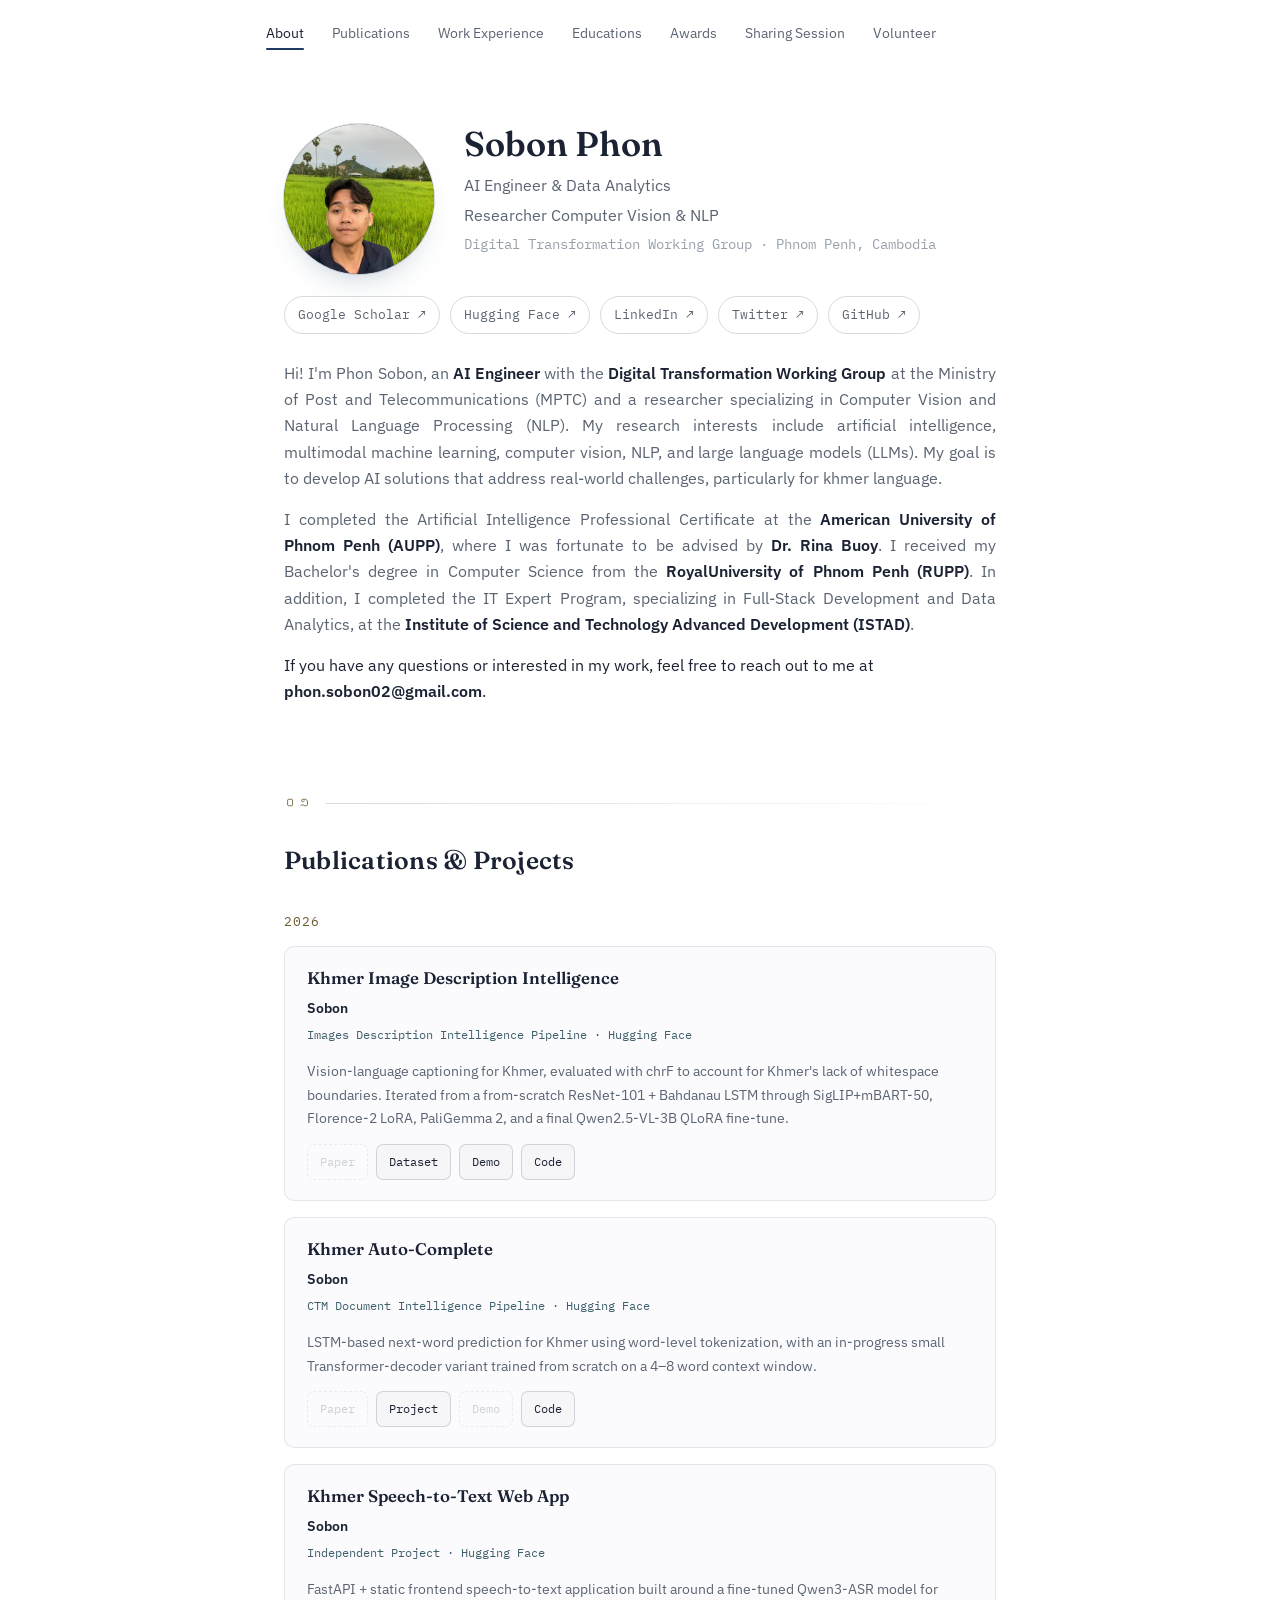
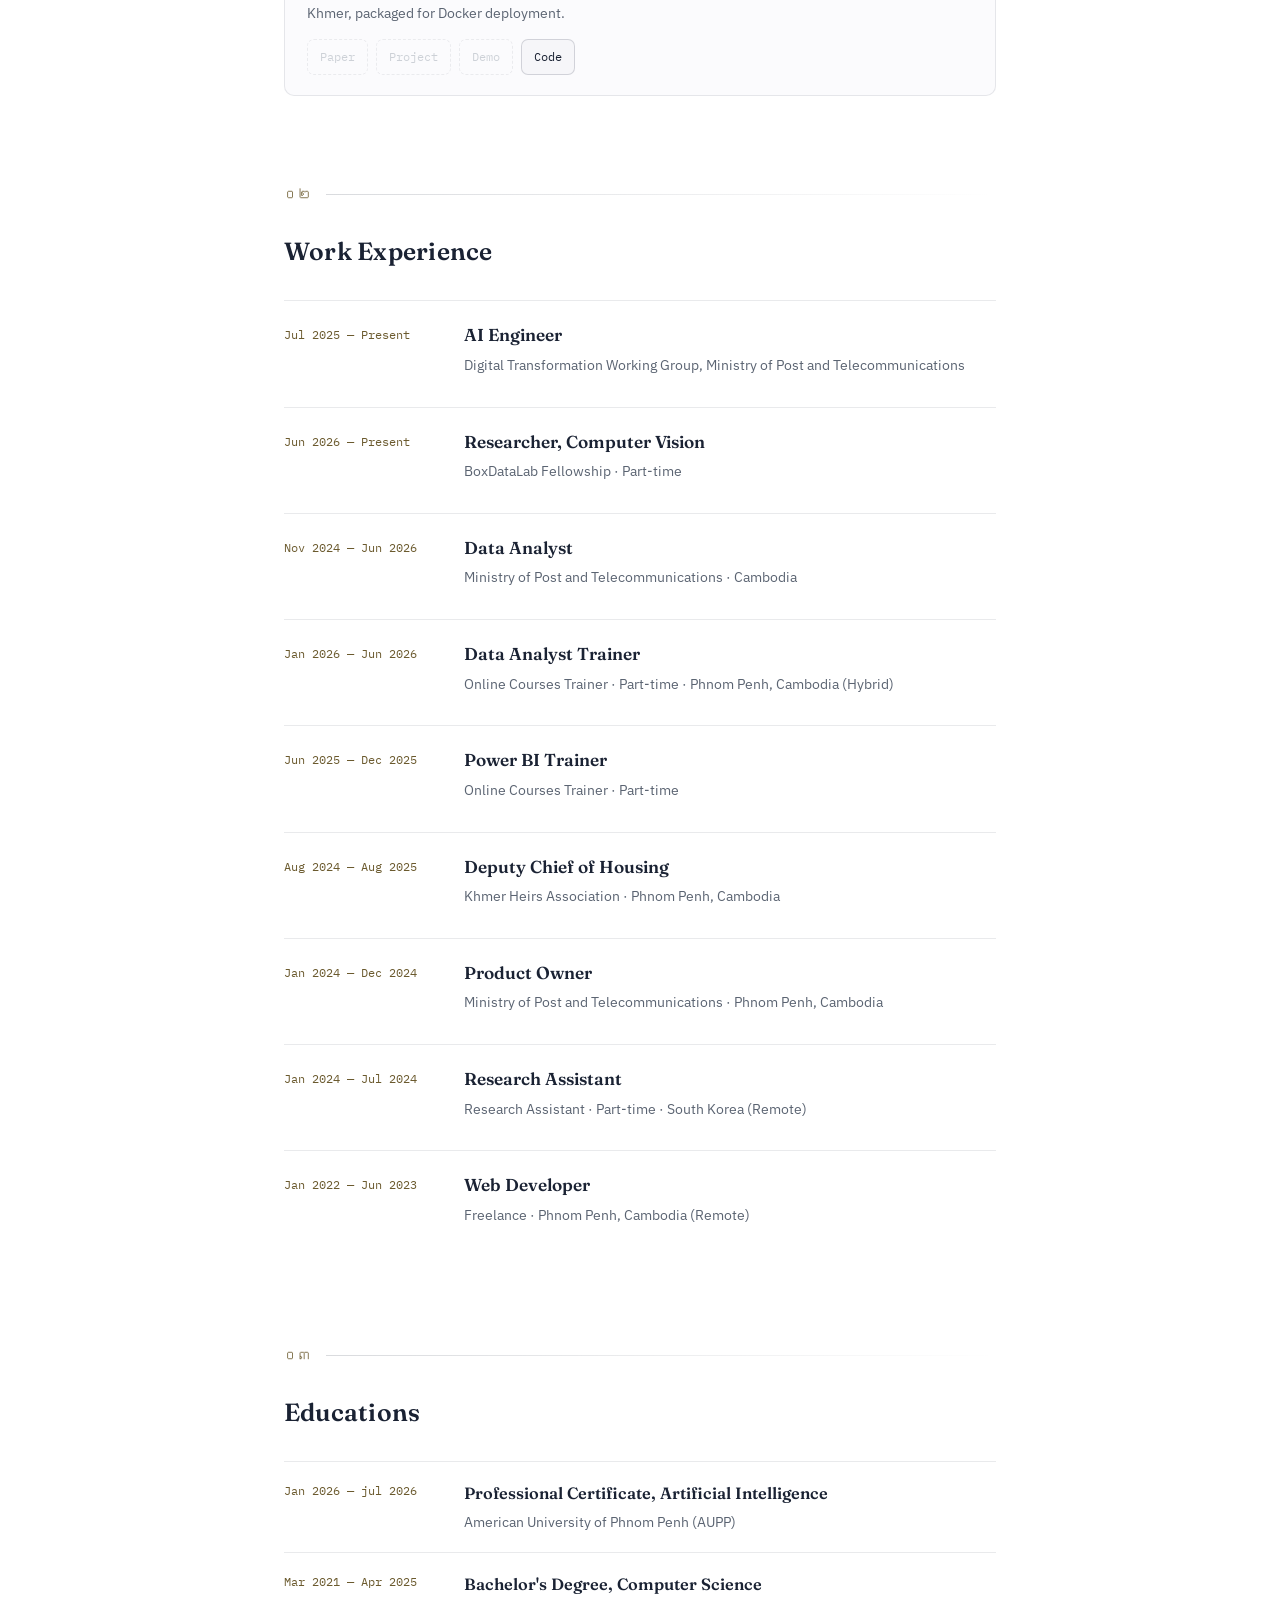
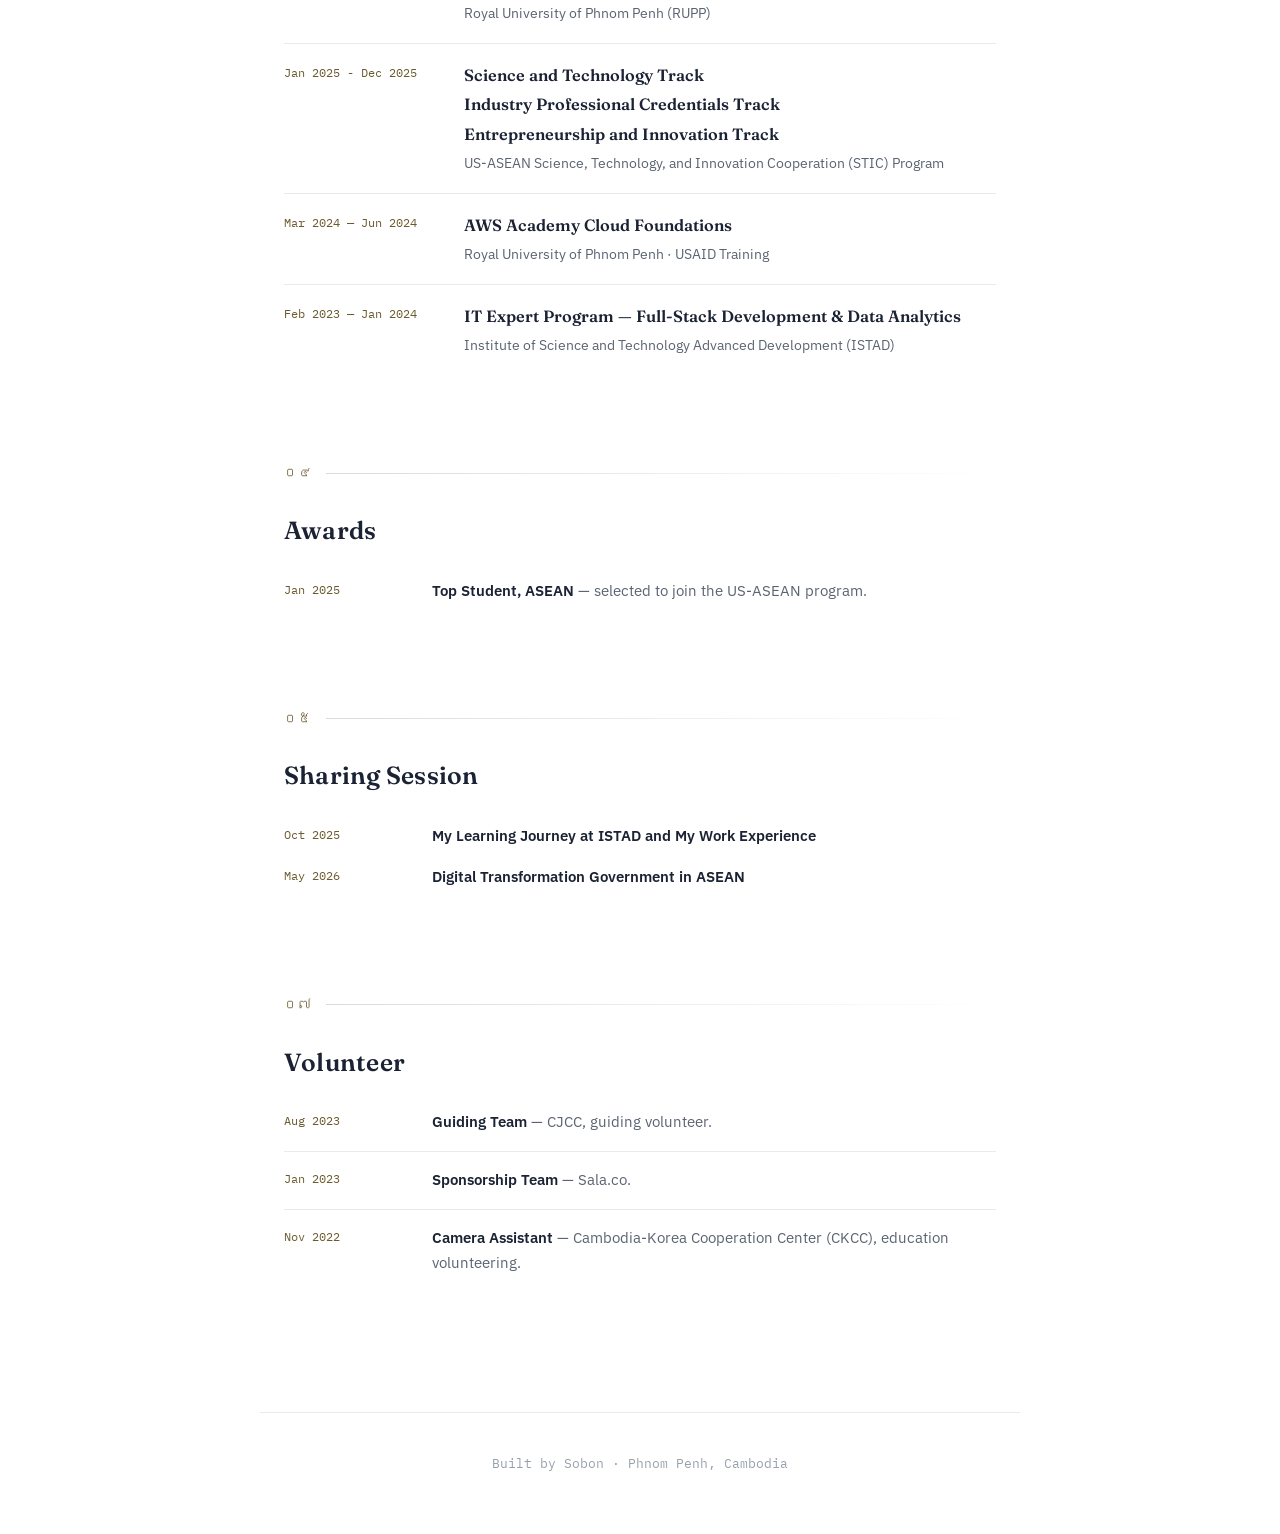
==== index.html @ 8ba945be "fix:Change position" ====
<!DOCTYPE html>
<html lang="en">
<head>
<meta charset="UTF-8">
<meta name="viewport" content="width=device-width, initial-scale=1.0">
<!-- Open Graph / social share preview -->
<meta property="og:type" content="website">
<meta property="og:title" content="Sobon Phon — AI Engineer & Researcher">
<meta property="og:description" content="AI/NLP engineer building Khmer language technology for Cambodia's Digital Transformation Working Group. Researcher in Computer Vision and NLP.">
<meta property="og:image" content="https://phonsobon.github.io/assets/3.jpg">
<meta property="og:url" content="https://phonsobon.github.io/">
<meta property="og:site_name" content="Sobon Phon">

<!-- Twitter Card -->
<meta name="twitter:card" content="summary_large_image">
<meta name="twitter:title" content="Sobon Phon — AI Engineer & Researcher">
<meta name="twitter:description" content="AI/NLP engineer building Khmer language technology for Cambodia's Digital Transformation Working Group. Researcher in Computer Vision and NLP.">
<meta name="twitter:image" content="https://phonsobon.github.io/assets/3.jpg">
<meta name="twitter:site" content="@sobonphon">

<link rel="preconnect" href="https://fonts.googleapis.com">
<link rel="preconnect" href="https://fonts.gstatic.com" crossorigin>
<link href="https://fonts.googleapis.com/css2?family=Fraunces:opsz,wght@9..144,400;9..144,500;9..144,600;9..144,700&family=IBM+Plex+Sans:wght@400;500;600&family=IBM+Plex+Mono:wght@400;500&display=swap" rel="stylesheet">

<link rel="stylesheet" href="style.css">
</head>
<body>

<header class="nav" id="siteNav">
  <div class="nav-inner">
    <button class="nav-toggle" id="navToggle" aria-label="Toggle menu" aria-expanded="false">
      <svg width="18" height="18" viewBox="0 0 18 18" fill="none"><path d="M2 4H16M2 9H16M2 14H16" stroke="currentColor" stroke-width="1.6" stroke-linecap="round"/></svg>
    </button>
    <nav class="links" id="navLinks">
      <a href="#about">About</a>
      <a href="#publications">Publications</a>
      <a href="#experience">Work Experience</a>
      <a href="#education">Educations</a>
      <a href="#awards">Awards</a>
      <a href="#sharing">Sharing Session</a>
      <!-- <a href="#teaching">Teaching</a> -->
      <a href="#volunteer">Volunteer</a>
    </nav>
  </div>
</header>

<main>
  <!-- ABOUT -->
  <section id="about">
    <div class="hero">
      <div class="avatar">
        <img src="assets\3.jpg" alt="Sobon" width="120" height="120">
      </div>
      <div class="hero-text">
        <h1>Sobon Phon</h1>
        <div class="role">AI Engineer & Data Analytics</div>
        <div class="role">Researcher Computer Vision & NLP</div>
        <div class="loc">Digital Transformation Working Group · Phnom Penh, Cambodia</div>
      </div>
    </div>
    <div class="hero-links">
      <a href="https://scholar.google.com/citations?user=J-N1yBgAAAAJ&hl=en" target="_blank" rel="noopener">Google Scholar ↗</a>
      <a href="https://huggingface.co/phonsobon" target="_blank" rel="noopener">Hugging Face ↗</a>
      <a href="https://www.linkedin.com/in/sobon-phon-619a14264/" target="_blank" rel="noopener">LinkedIn ↗</a>
      <a href="https://x.com/sobonphon" target="_blank" rel="noopener">Twitter ↗</a>
      <a href="https://github.com/phonsobon" target="_blank" rel="noopener">GitHub ↗</a>
    </div>

    <div class="bio">
      <p>Hi! I'm Phon Sobon, an <strong>AI Engineer</strong> with the <strong>Digital Transformation Working Group</strong> at the Ministry of Post and Telecommunications (MPTC) and a researcher specializing in Computer Vision and Natural Language Processing (NLP). My research interests include artificial intelligence, multimodal machine learning, computer vision, NLP, and large language models (LLMs). My goal is to develop AI solutions that address real-world challenges, particularly for khmer language.</p>
      <p>I completed the Artificial Intelligence Professional Certificate at the <strong>American University of Phnom Penh  (AUPP)</strong>, where I was fortunate to be advised by<a href="https://www.rinabuoy.com/" target="_blank" rel="noopener"><strong class="dr"> Dr. Rina Buoy</strong></a>. I received my Bachelor's degree in Computer Science from the <strong>RoyalUniversity of Phnom Penh (RUPP)</strong>. In addition, I completed the IT Expert Program, specializing in Full-Stack Development and Data Analytics, at the <strong>Institute of Science and Technology Advanced Development (ISTAD)</strong>.</p>
      <p></p>If you have any questions or interested in my work, feel free to reach out to me at <strong>phon.sobon02@gmail.com</strong>.</p>
    </div>
  </section>
  <!-- PUBLICATIONS -->
  <section id="publications">
    <div class="eyebrow"><span class="num">០១</span><span class="rule"></span></div>
    <h2 class="section-title" style="margin-bottom:28px;">Publications & Projects</h2>
    <div class="pub-year">2026</div>
    <div class="pub-card">
      <h3>Khmer Image Description Intelligence</h3>
      <div class="pub-authors"><span class="me">Sobon</span></div>
      <div class="pub-venue">Images Description Intelligence Pipeline · Hugging Face</div>
      <p class="pub-desc">Vision‑language captioning for Khmer, evaluated with chrF to account for Khmer's lack of whitespace boundaries. Iterated from a from‑scratch ResNet‑101 + Bahdanau LSTM through SigLIP+mBART‑50, Florence‑2 LoRA, PaliGemma 2, and a final Qwen2.5‑VL‑3B QLoRA fine‑tune.</p>
      <div class="pub-links">
        <span class="disabled">Paper</span>
        <a href="https://huggingface.co/datasets/phonsobon/khmer_images_captioning_v2" target="_blank" rel="noopener">Dataset</a>
        <a href="https://huggingface.co/spaces/phonsobon/khimgcap" target="_blank" rel="noopener">Demo</a>
        <a href="https://huggingface.co/phonsobon/qwen2.5-vl-3b-khmer-captioning-lora" target="_blank" rel="noopener">Code</a>
      </div>
    </div>
    <div class="pub-card">
      <h3>Khmer Auto‑Complete</h3>
      <div class="pub-authors"><span class="me">Sobon</span></div>
      <div class="pub-venue">CTM Document Intelligence Pipeline · Hugging Face</div>
      <p class="pub-desc">LSTM‑based next‑word prediction for Khmer using word‑level tokenization, with an in‑progress small Transformer‑decoder variant trained from scratch on a 4–8 word context window.</p>
      <div class="pub-links">
        <span class="disabled">Paper</span>
        <a href="https://huggingface.co/datasets/phonsobon/khmer_auto_complete" target="_blank" rel="noopener">Project</a>
        <span class="disabled">Demo</span>
        <a href="https://huggingface.co/phonsobon/khmer_auto_completed" target="_blank" rel="noopener">Code</a>
      </div>
    </div>

    <div class="pub-card">
      <h3>Khmer Speech‑to‑Text Web App</h3>
      <div class="pub-authors"><span class="me">Sobon</span></div>
      <div class="pub-venue">Independent Project · Hugging Face</div>
      <p class="pub-desc">FastAPI + static frontend speech‑to‑text application built around a fine‑tuned Qwen3‑ASR model for Khmer, packaged for Docker deployment.</p>
      <div class="pub-links">
        <span class="disabled">Paper</span>
        <span class="disabled">Project</span>
        <span class="disabled">Demo</span>
        <a href="https://huggingface.co/phonsobon/khmer-speech-to-text" target="_blank" rel="noopener">Code</a>
      </div>
    </div>
  </section>
  <!-- WORK EXPERIENCE -->
<section id="experience">
  <div class="eyebrow"><span class="num">០២</span><span class="rule"></span></div>
  <h2 class="section-title" style="margin-bottom:28px;">Work Experience</h2>

  <div class="job">
    <time>Jul 2025 — Present</time>
    <div>
      <h3>AI Engineer</h3>
      <div class="org">Digital Transformation Working Group, Ministry of Post and Telecommunications</div>
      <!-- <ul>
        <li>Khmer ASR — developed a speech-to-text system for Khmer using deep learning techniques.</li>
        <li>khmer Tag recommendations — developed a tag recommendation system for Khmer text using natural language processing techniques.</li>
        <li>Khmer Text Summarization — developed a text summarization system for Khmer text government documents using natural language processing techniques.</li>
        <li>KhmerOCR — trained text detection and text recognition models, annotated datasets</li>
        <li>Document Search (Using RAG) — built a search system with PGvector,ChromaDB,LLM, FastAPI and React JS, using similarity-based search algorithms.</li>
      </ul> -->
    </div>
  </div>
  <div class="job">
    <time>Jun 2026 — Present</time>
    <div>
      <h3>Researcher, Computer Vision</h3>
      <div class="org">BoxDataLab Fellowship · Part-time </div>
      <!-- <ul>
        <li>Conducting research in computer vision, focusing on image classification and object detection.</li>
        <li>Developing and implementing computer vision algorithms for various applications.</li>
        <li>Collaborating with other researchers and engineers to advance the field of computer vision.</li>
      </ul> -->
    </div>
  </div>
  <div class="job">
    <time>Nov 2024 — Jun 2026</time>
    <div>
      <h3>Data Analyst</h3>
      <div class="org">Ministry of Post and Telecommunications · Cambodia</div>
      <!-- <ul>
        <li>Set up data infrastructure and designed database architecture across MongoDB and MySQL, including documentation for data requests.</li>
        <li>Led data collection and data cleaning pipelines on AWS.</li>
        <li>Performed exploratory data analysis (EDA) and built visualizations with Power BI and Apache Superset.</li>
        <li>Authored analysis reports and presentation decks for stakeholders.</li>
      </ul> -->
    </div>
  </div>
  <div class="job">
    <time>Jan 2026 — Jun 2026</time>
    <div>
      <h3>Data Analyst Trainer</h3>
      <div class="org">Online Courses Trainer · Part-time · Phnom Penh, Cambodia (Hybrid)</div>
      <!-- <ul>
        <li>Taught statistical and exploratory data analysis to online course cohorts.</li>
        <li>statistic analysis and probability theory.</li>
        <li>Excel skills for data analysis and reporting.</li>
        <li>Guided students in data collection, cleaning, and visualization using Python and Power BI.</li>
        <li>Written reports and documentation for data analysis projects.</li>
      </ul> -->
    </div>
  </div>

  <div class="job">
    <time>Jun 2025 — Dec 2025</time>
    <div>
      <h3>Power BI Trainer</h3>
      <div class="org">Online Courses Trainer · Part-time</div>
      <!-- <ul>
        <li>Trained students in data collection, cleaning, and dashboard building with Power BI, guiding hands-on student capstone projects.</li>
      </ul> -->
    </div>
  </div>


  <div class="job">
    <time>Aug 2024 — Aug 2025</time>
    <div>
      <h3>Deputy Chief of Housing</h3>
      <div class="org">Khmer Heirs Association · Phnom Penh, Cambodia </div>
      <!-- <ul>
        <li>Supported daily operations and managed housing resources for the association.</li>
        <li>Led project management efforts and demonstrated leadership across teams.</li>
        <li>Taught English and managed education programs for members.</li>
        <li>Trained members as a data analyst specialist, focused on Power BI.</li>
      </ul> -->
    </div>
  </div>

  <div class="job">
    <time>Jan 2024 — Dec 2024</time>
    <div>
      <h3>Product Owner</h3>
      <div class="org">Ministry of Post and Telecommunications · Phnom Penh, Cambodia</div>
      <!-- <ul>
        <li>Planned projects and gathered business requirements through process studies with stakeholders.</li>
        <li>Demonstrated systems to university stakeholders and prepared business process and mapping documentation.</li>
        <li>Coordinated data migration and UAT support, including training and sign-off documentation.</li>
        <li>Served as project coordinator between developers, clients, and university stakeholders.</li>
        <li>Delivered product training and authored ongoing project status reports.</li>
      </ul> -->
    </div>
  </div>

  <div class="job">
    <time>Jan 2024 — Jul 2024</time>
    <div>
      <h3>Research Assistant</h3>
      <div class="org">Research Assistant · Part-time · South Korea (Remote)</div>
      <!-- <ul>
        <li>Supported a machine learning research project through remote data collection and analysis.</li>
      </ul> -->
    </div>
  </div>

  <div class="job">
    <time>Jan 2022 — Jun 2023</time>
    <div>
      <h3>Web Developer</h3>
      <div class="org">Freelance · Phnom Penh, Cambodia (Remote)</div>
      <!-- <ul>
        <li>Delivered freelance web applications as a Java and Next.js developer.</li>
      </ul> -->
    </div>
  </div>
</section>


  <!-- EDUCATION -->
<section id="education">
  <div class="eyebrow"><span class="num">០៣</span><span class="rule"></span></div>
  <h2 class="section-title" style="margin-bottom:28px;">Educations</h2>

  <div class="edu-item">
    <time>Jan 2026 — jul 2026</time>
    <div>
      <h3>Professional Certificate, Artificial Intelligence</h3>
      <div class="org">American University of Phnom Penh (AUPP)</div>
    </div>
  </div>
  <div class="edu-item">
    <time>Mar 2021 — Apr 2025</time>
    <div>
      <h3>Bachelor's Degree, Computer Science</h3>
      <div class="org">Royal University of Phnom Penh (RUPP)</div>
    </div>
  </div>
  <div class="edu-item">
    <time>Jan 2025 - Dec 2025</time>
    <div>
      <h3>Science and Technology Track</h3>
      <h3>Industry Professional Credentials Track</h3>
      <h3>Entrepreneurship and Innovation Track</h3>
      <div class="org"> US-ASEAN Science, Technology, and Innovation Cooperation (STIC) Program</div>
    </div>
  </div>

  <div class="edu-item">
    <time>Mar 2024 — Jun 2024</time>
    <div>
      <h3>AWS Academy Cloud Foundations</h3>
      <div class="org">Royal University of Phnom Penh · USAID Training</div>
    </div>
  </div>

  <div class="edu-item">
    <time>Feb 2023 — Jan 2024</time>
    <div>
      <h3>IT Expert Program — Full-Stack Development &amp; Data Analytics</h3>
      <div class="org">Institute of Science and Technology Advanced Development (ISTAD)</div>
    </div>
  </div>

</section>

  <!-- AWARDS -->
<section id="awards">
  <div class="eyebrow"><span class="num">០៤</span><span class="rule"></span></div>
  <h2 class="section-title" style="margin-bottom:28px;">Awards</h2>

  <ul class="simple-list">
    <li>
      <time>Jan 2025</time>
      <div>
        <strong>Top Student, ASEAN</strong> — selected to join the US-ASEAN program.
      </div>
    </li>
  </ul>
</section>

  <!-- SHARING SESSION -->
 <section id="sharing">
  <div class="eyebrow"><span class="num">០៥</span><span class="rule"></span></div>
  <h2 class="section-title" style="margin-bottom:28px;">Sharing Session</h2>

  <ul class="simple-list">
    <li>
      <time>Oct 2025</time>
      <div>
        <strong>My Learning Journey at ISTAD and My Work Experience</strong>
      </div>
    </li>
  </ul>
   <ul class="simple-list">
    <li>
      <time>May 2026</time>
      <div>
        <strong>Digital Transformation Government in ASEAN</strong>
      </div>
    </li>
  </ul>
</section>

  <!-- TEACHING
  <section id="teaching">
    <div class="eyebrow"><span class="num">០៦</span><span class="rule"></span></div>
    <h2 class="section-title" style="margin-bottom:28px;">Teaching</h2>

    <ul class="simple-list">
      <li>
        <time>Add term</time>
        <div>
          <strong>Course name goes here</strong> — role, institution.
          <div class="placeholder-tag">Example — replace with your teaching experience</div>
        </div>
      </li>
    </ul>
  </section> -->

  <!-- VOLUNTEER -->
 <section id="volunteer">
  <div class="eyebrow"><span class="num">០៧</span><span class="rule"></span></div>
  <h2 class="section-title" style="margin-bottom:28px;">Volunteer</h2>

  <ul class="simple-list">
    <li>
      <time>Aug 2023</time>
      <div>
        <strong>Guiding Team</strong> — CJCC, guiding volunteer.
      </div>
    </li>
    <li>
      <time>Jan 2023</time>
      <div>
        <strong>Sponsorship Team</strong> — Sala.co.
      </div>
    </li>
    <li>
      <time>Nov 2022</time>
      <div>
        <strong>Camera Assistant</strong> — Cambodia-Korea Cooperation Center (CKCC), education volunteering.
      </div>
    </li>
  </ul>
</section>

</main>

<footer>
  Built by Sobon · Phnom Penh, Cambodia
</footer>

<script src="script.js"></script>

</body>
</html>
---- style.css ----
:root{
    --bg: #ffffff;
    --bg-elevated: #f6f7f9;
    --bg-card: #fbfbfd;
    --ink: #1a2233;
    --ink-dim: #5b6472;
    --ink-faint: #97a0ab;
    --line: rgba(20,30,50,0.09);
    --line-strong: rgba(20,30,50,0.16);
    --accent: #1e3a5f;       /* academic navy */
    --accent-soft: rgba(30,58,95,0.07);
    --gold: #6b5a2e;         /* muted bronze, for small labels */
    --teal: #3f5f6b;         /* muted slate teal, for venue meta */
    --radius: 10px;
    --maxw: 760px;
    --nav-h: 68px;
  }

  *{ box-sizing: border-box; }
  html{ scroll-behavior: smooth; scroll-padding-top: calc(var(--nav-h) + 18px); }

  body{
    margin:0;
    background: var(--bg);
    color: var(--ink);
    font-family: "IBM Plex Sans", sans-serif;
    font-size: 16px;
    line-height: 1.65;
    -webkit-font-smoothing: antialiased;
  }

  a{ color: inherit; text-decoration: none; }
  h1,h2,h3,h4{ font-family: "Fraunces", serif; font-weight: 600; margin:0; }
  ::selection{ background: var(--accent); color: #ffffff; }

  :focus-visible{
    outline: 2px solid var(--gold);
    outline-offset: 3px;
    border-radius: 4px;
  }

  /* ---------- NAV ---------- */
  header.nav{
    position: fixed;
    top:0; left:0; right:0;
    height: var(--nav-h);
    z-index: 100;
    display:flex;
    align-items:center;
    background: rgba(255,255,255,0.72);
    backdrop-filter: blur(14px) saturate(140%);
    -webkit-backdrop-filter: blur(14px) saturate(140%);
    border-bottom: 1px solid transparent;
    transition: border-color .35s ease, background .35s ease, box-shadow .35s ease;
  }
  header.nav.scrolled{
    background: rgba(255,255,255,0.92);
    border-bottom-color: var(--line);
    box-shadow: 0 8px 24px -18px rgba(20,30,50,0.25);
  }
  .nav-inner{
    width:100%;
    max-width: 820px;
    margin:0 auto;
    padding: 0 24px;
    display:flex;
    align-items:center;
    justify-content:space-between;
    gap: 24px;
  }
  .brand{
    display:flex;
    align-items:baseline;
    gap:8px;
    font-family:"Fraunces", serif;
    font-weight:700;
    font-size: 1.05rem;
    letter-spacing: 0.01em;
    white-space:nowrap;
  }
  .brand .khmer-mark{
    font-family:"IBM Plex Sans", sans-serif;
    font-size: 0.68rem;
    color: var(--gold);
    letter-spacing: 0.14em;
    text-transform:uppercase;
  }
  nav.links{
    display:flex;
    gap: 4px;
    align-items:center;
  }
  nav.links a{
    position:relative;
    font-size: 0.86rem;
    padding: 8px 12px;
    color: var(--ink-dim);
    border-radius: 6px;
    transition: color .2s ease, background .2s ease;
    white-space:nowrap;
  }
  nav.links a:hover{ color: var(--ink); background: rgba(20,30,50,0.04); }
  nav.links a.active{ color: var(--ink); }
  nav.links a.active::after{
    content:"";
    position:absolute;
    left:12px; right:12px; bottom:3px;
    height:2px;
    background: var(--accent);
    border-radius: 2px;
  }

  .nav-toggle{
    display:none;
    background:none;
    border:1px solid var(--line-strong);
    border-radius:8px;
    width:40px; height:40px;
    color: var(--ink);
    cursor:pointer;
    align-items:center;
    justify-content:center;
  }

  /* ---------- LAYOUT ---------- */
  main{
    position:relative;
    z-index:1;
    max-width: var(--maxw);
    margin: 0 auto;
    padding: calc(var(--nav-h) + 56px) 24px 120px;
  }

  section{ scroll-margin-top: calc(var(--nav-h) + 18px); }
  section + section{ margin-top: 88px; }

  .eyebrow{
    display:flex;
    align-items:center;
    gap: 14px;
    margin-bottom: 26px;
  }
  .eyebrow .num{
    font-family:"IBM Plex Mono", monospace;
    font-size: 0.82rem;
    color: var(--gold);
    letter-spacing: 0.06em;
  }
  .eyebrow .rule{
    flex:1;
    height:1px;
    background: linear-gradient(90deg, var(--line-strong), transparent);
  }
  h2.section-title{
    font-size: 1.55rem;
    letter-spacing: 0.01em;
  }

  /* ---------- HERO ---------- */
  .hero{
    display:flex;
    gap: 30px;
    align-items:flex-start;
    margin-bottom: 8px;
  }
  .avatar{
    flex: 0 0 auto;
    width: 150px; height: 150px;
    border-radius: 50%;
    overflow: hidden;
    background: linear-gradient(155deg, var(--accent), #3a5a82);
    display:flex;
    align-items:center;
    justify-content:center;
    font-family:"Fraunces", serif;
    font-weight:700;
    font-size: 2.1rem;
    color: #ffffff;
    box-shadow: 0 0 0 1px var(--line-strong), 0 16px 32px -18px rgba(30,58,95,0.35);
  }
  .avatar img{
    width: 100%;
    height: 100%;
    object-fit: cover;
    object-position: center;
    display: block;
  }
  .hero-text h1{
    font-size: 2.15rem;
    line-height:1.15;
    margin-bottom:8px;
  }
  .hero-text .role{
    color: var(--ink-dim);
    font-size: 1.02rem;
    margin-bottom: 4px;
  }
  .hero-text .loc{
    color: var(--ink-faint);
    font-size: 0.88rem;
    font-family:"IBM Plex Mono", monospace;
  }

  .hero-links{
    display:flex;
    flex-wrap:wrap;
    gap:10px;
    margin: 22px 0 26px;
  }
  .hero-links a{
    font-size: 0.82rem;
    padding: 7px 13px;
    border: 1px solid var(--line-strong);
    border-radius: 100px;
    color: var(--ink-dim);
    transition: all .2s ease;
    font-family:"IBM Plex Mono", monospace;
  }
  .hero-links a:hover{
    border-color: var(--accent);
    color: var(--ink);
    background: var(--accent-soft);
  }

  .bio p{ color: var(--ink-dim); margin: 0 0 14px; max-width: 75ch; text-align: justify; text-justify: inter-word; hyphens: auto; }
  .bio strong{ color: var(--ink); font-weight:600; }
  .bio strong.dr{ color: var(--ink); font-weight:600; }

  /* ---------- WORK EXPERIENCE ---------- */
  .job{
    display:grid;
    grid-template-columns: 160px 1fr;
    gap: 20px;
    padding: 20px 0;
    border-top: 1px solid var(--line);
  }
  .job:first-of-type{ border-top: none; padding-top:0; }
  .job time{
    font-family:"IBM Plex Mono", monospace;
    font-size: 0.78rem;
    color: var(--gold);
    padding-top: 3px;
    white-space: nowrap;
  }
  .job h3{ font-size: 1.08rem; margin-bottom: 3px; }
  .job .org{ color: var(--ink-dim); font-size:0.9rem; margin-bottom: 10px; }
  .job ul{ margin:0; padding-left: 18px; color: var(--ink-dim); font-size: 0.94rem; }
  .job li{ margin-bottom: 6px; }
  .job li::marker{ color: var(--accent); }

  /* ---------- PUBLICATIONS ---------- */
  .pub-year{
    font-family:"IBM Plex Mono", monospace;
    color: var(--gold);
    font-size: 0.8rem;
    letter-spacing: 0.08em;
    margin: 30px 0 14px;
    text-transform: uppercase;
  }
  .pub-year:first-child{ margin-top:0; }

  .pub-card{
    background: var(--bg-card);
    border: 1px solid var(--line);
    border-radius: var(--radius);
    padding: 20px 22px;
    margin-bottom: 16px;
    transition: border-color .2s ease;
  }
  .pub-card:hover{ border-color: var(--line-strong); }
  .pub-card h3{ font-size: 1.05rem; line-height:1.4; margin-bottom: 6px; }
  .pub-authors{ font-size: 0.88rem; color: var(--ink-dim); margin-bottom: 4px; }
  .pub-authors .me{ color: var(--ink); font-weight:600; }
  .pub-venue{
    font-family:"IBM Plex Mono", monospace;
    font-size: 0.78rem;
    color: var(--teal);
    margin-bottom: 12px;
  }
  .pub-desc{ color: var(--ink-dim); font-size: 0.9rem; margin-bottom: 14px; }

  .pub-links{
    display:flex;
    flex-wrap: wrap;
    gap: 8px;
  }
  .pub-links a, .pub-links span{
    display:inline-flex;
    align-items:center;
    gap:6px;
    font-family:"IBM Plex Mono", monospace;
    font-size: 0.76rem;
    padding: 7px 12px;
    border-radius: 7px;
    border: 1px solid var(--line-strong);
    color: var(--ink-dim);
  }
  .pub-links a{
    color: var(--ink);
    background: rgba(20,30,50,0.02);
    transition: all .18s ease;
  }
  .pub-links a:hover{
    border-color: var(--accent);
    background: var(--accent-soft);
    color: var(--ink);
    transform: translateY(-1px);
  }
  .pub-links span.disabled{
    color: var(--ink-faint);
    opacity: 0.45;
    cursor: not-allowed;
    border-style: dashed;
  }
  .pub-links svg{ width:12px; height:12px; }

  /* ---------- EDUCATION ---------- */
  .edu-item{
    display:grid;
    grid-template-columns: 160px 1fr;
    gap: 20px;
    padding: 18px 0;
    border-top: 1px solid var(--line);
  }
  .edu-item:first-of-type{ border-top:none; padding-top:0; }
  .edu-item time{
    font-family:"IBM Plex Mono", monospace;
    font-size: 0.78rem;
    color: var(--gold);
  }
  .edu-item h3{ font-size: 1.02rem; margin-bottom:3px; }
  .edu-item .org{ color: var(--ink-dim); font-size: 0.9rem; }
  .edu-note{
    display:inline-block;
    margin-top:8px;
    font-size: 0.78rem;
    color: var(--ink-faint);
    font-style: italic;
  }

  /* ---------- SHARING SESSION / TEACHING (list style) ---------- */
  .simple-list{ list-style:none; margin:0; padding:0; }
  .simple-list li{
    display:grid;
    grid-template-columns: 128px 1fr;
    gap:20px;
    padding: 16px 0;
    border-top: 1px solid var(--line);
    font-size: 0.94rem;
    color: var(--ink-dim);
  }
  .simple-list li:first-child{ border-top:none; padding-top:0; }
  .simple-list time{
    font-family:"IBM Plex Mono", monospace;
    font-size: 0.78rem;
    color: var(--gold);
  }
  .simple-list strong{ color: var(--ink); font-weight:600; }

  .placeholder-tag{
    display:inline-block;
    margin-top:10px;
    font-size: 0.74rem;
    font-family:"IBM Plex Mono", monospace;
    color: var(--teal);
    background: rgba(63,95,107,0.08);
    border: 1px dashed rgba(63,95,107,0.35);
    padding: 4px 9px;
    border-radius: 6px;
  }

  footer{
    max-width: var(--maxw);
    margin: 0 auto;
    padding: 40px 24px 60px;
    color: var(--ink-faint);
    font-size: 0.8rem;
    text-align:center;
    border-top: 1px solid var(--line);
    font-family:"IBM Plex Mono", monospace;
  }

  /* ---------- RESPONSIVE ---------- */
  @media (max-width: 800px){
    .job, .edu-item, .simple-list li{ grid-template-columns: 1fr; gap:4px; }
    .job time, .edu-item time, .simple-list time{ order:-1; }
  }

  @media (max-width: 680px){
    nav.links{
      position: fixed;
      top: var(--nav-h);
      left:0; right:0;
      background: rgba(255,255,255,0.98);
      backdrop-filter: blur(14px);
      flex-direction: column;
      align-items: stretch;
      padding: 10px 20px 20px;
      gap:2px;
      border-bottom: 1px solid var(--line);
      transform: translateY(-140%);
      opacity:0;
      transition: transform .3s ease, opacity .3s ease;
    }
    nav.links.open{ transform: translateY(0); opacity:1; }
    nav.links a{ padding: 12px 8px; font-size: 0.95rem; }
    .nav-toggle{ display:flex; }
    .hero{ flex-direction:column; }
  }

  @media (prefers-reduced-motion: reduce){
    html{ scroll-behavior:auto; }
    *{ transition-duration: 0.01ms !important; animation-duration: 0.01ms !important; }
  }
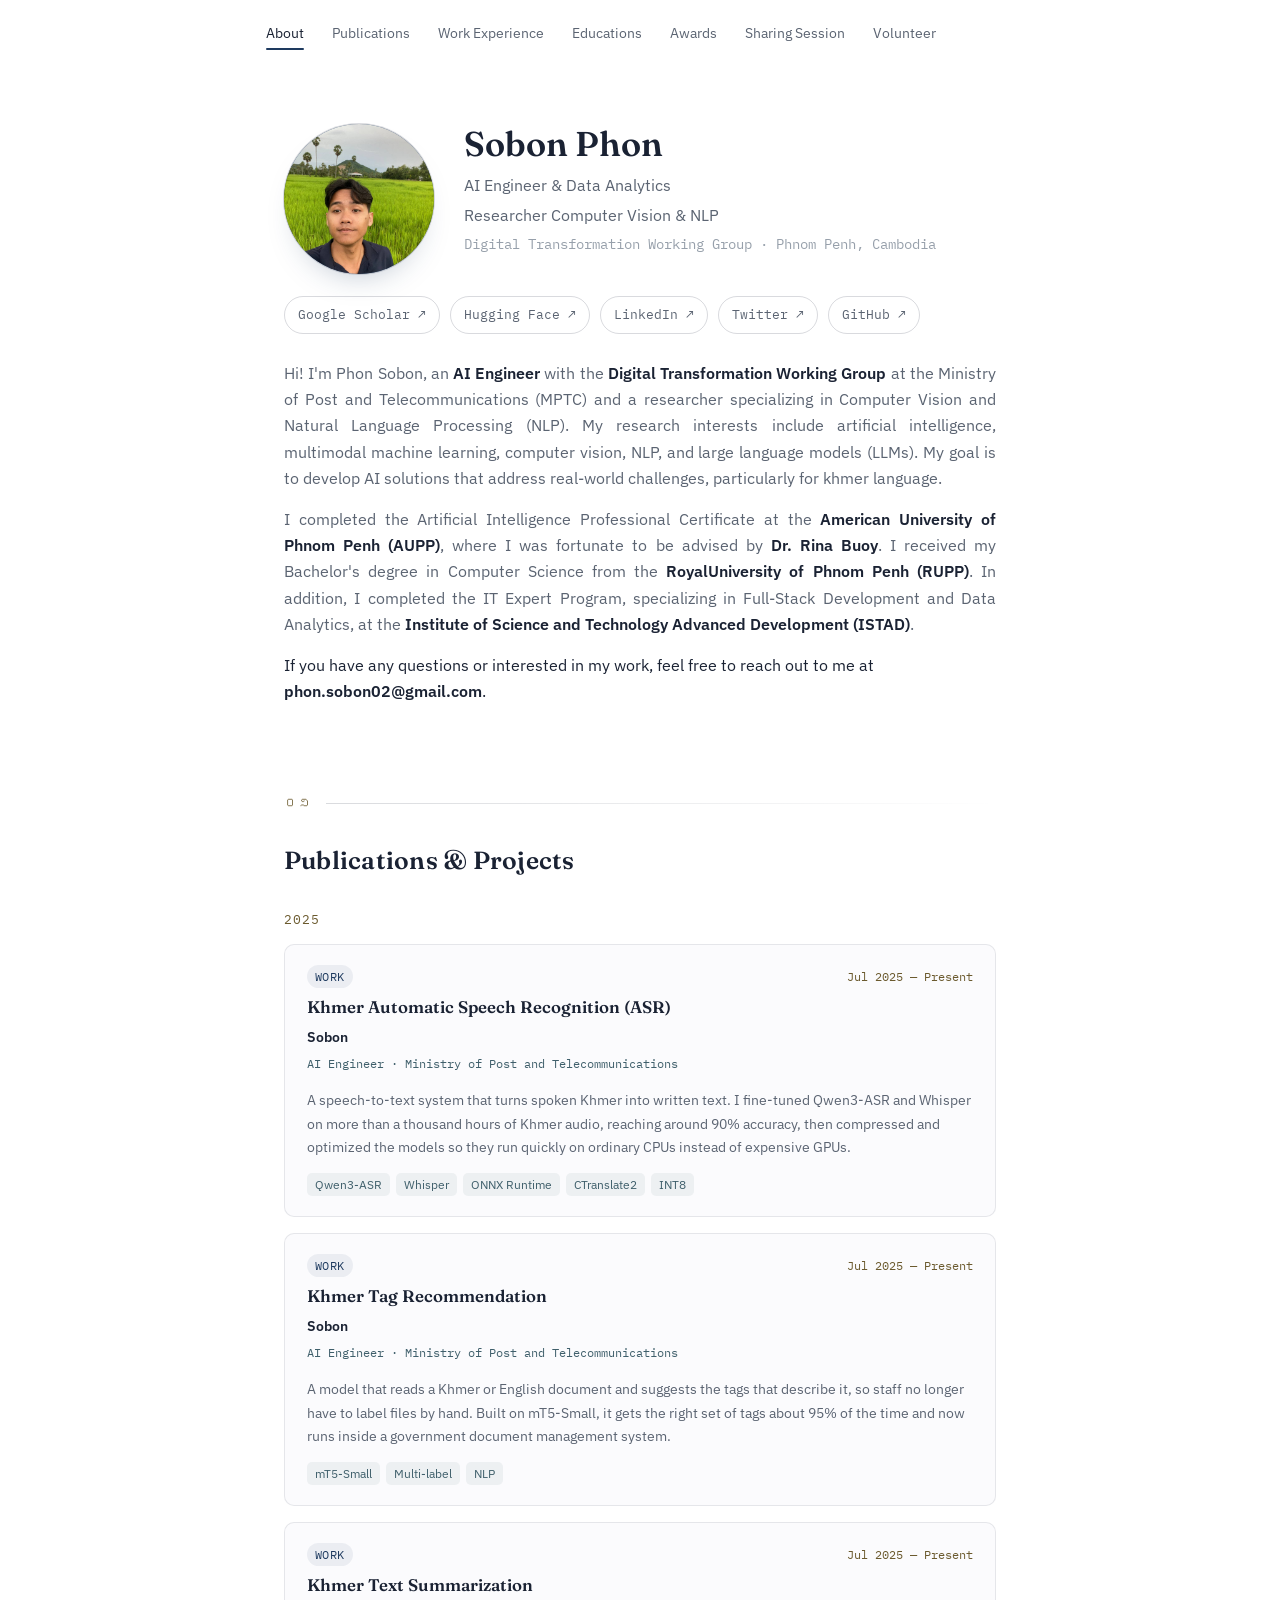
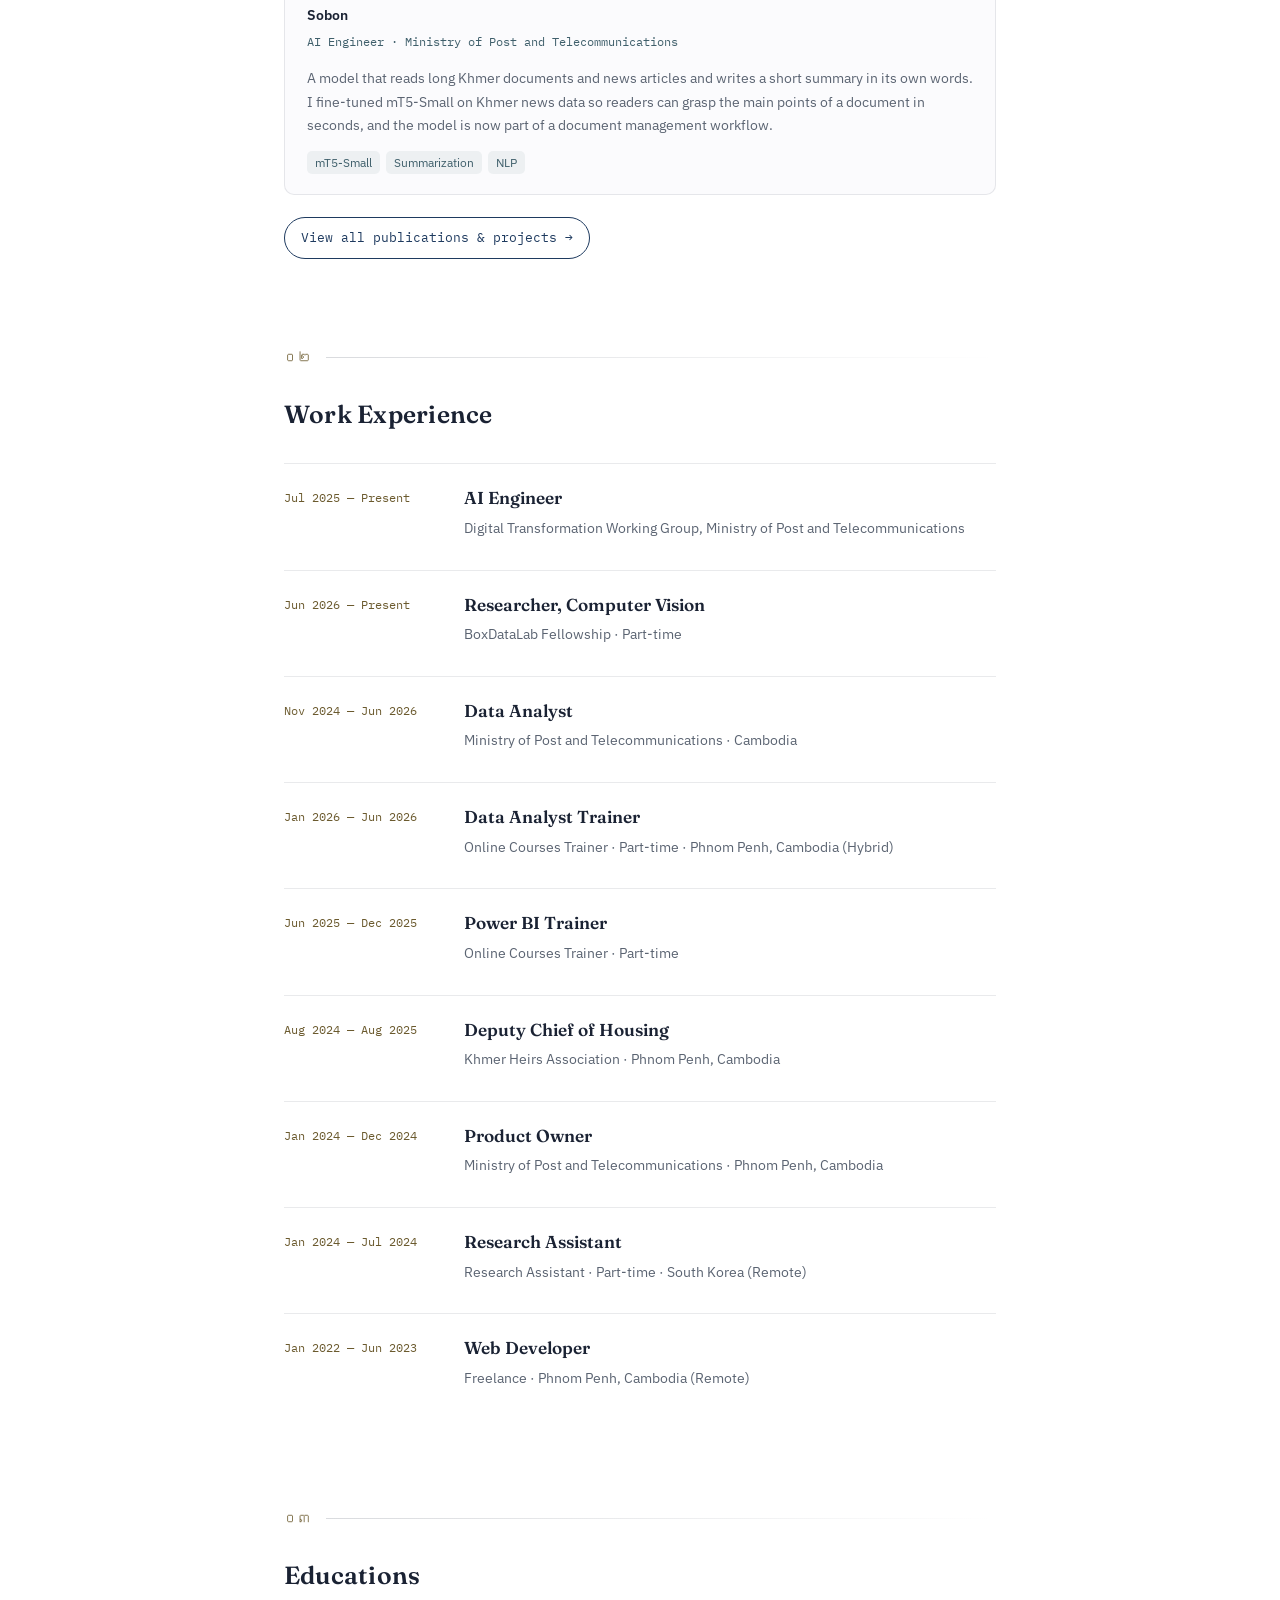
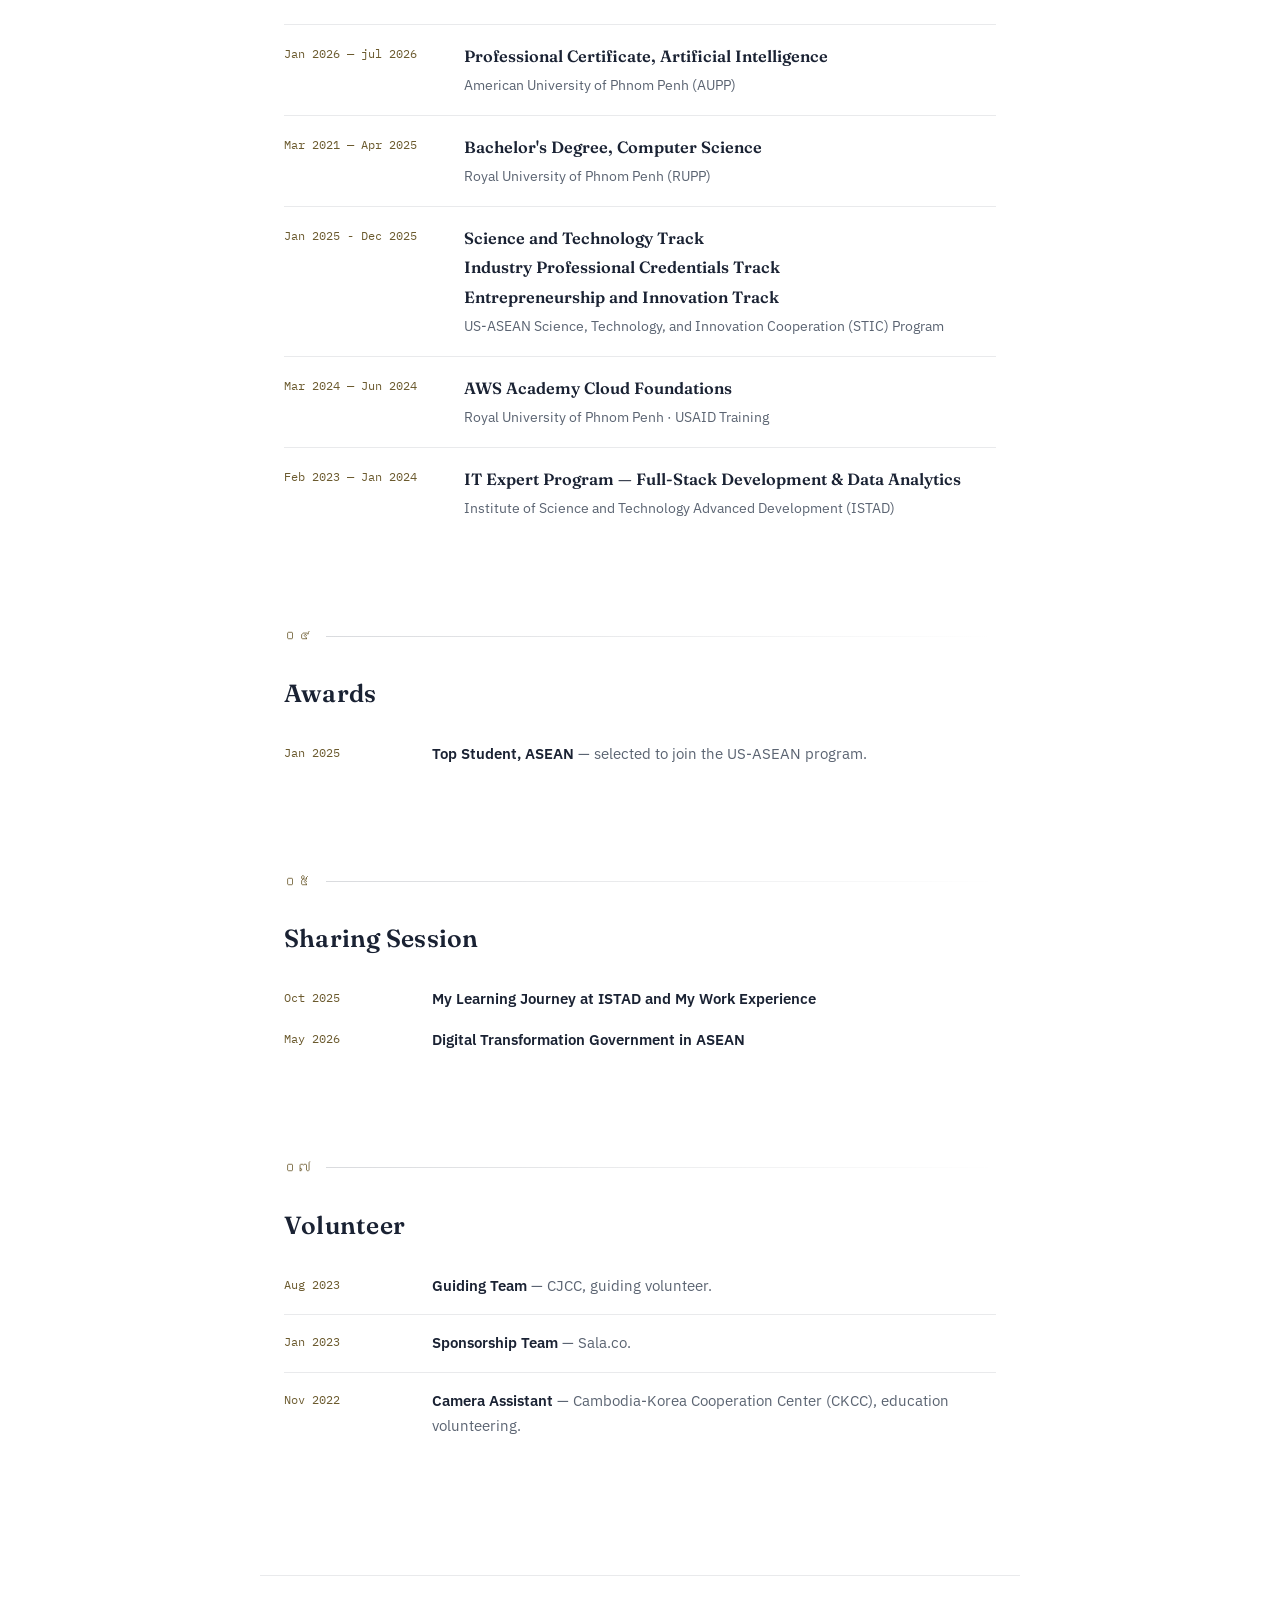
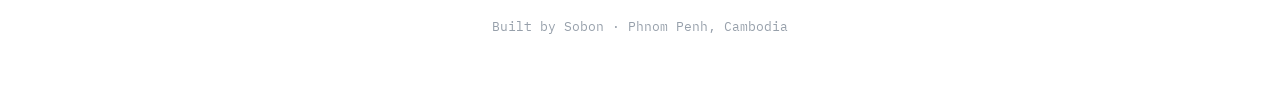
==== commit 4c94f922: "add new project" ====
--- a/index.html
+++ b/index.html
@@ -3,6 +3,8 @@
 <head>
 <meta charset="UTF-8">
 <meta name="viewport" content="width=device-width, initial-scale=1.0">
+<title>Sobon Phon</title>
+<meta name="description" content="Sobon — AI/NLP engineer building Khmer language technology for Cambodia's Digital Transformation Working Group.">
 <!-- Open Graph / social share preview -->
 <meta property="og:type" content="website">
 <meta property="og:title" content="Sobon Phon — AI Engineer & Researcher">
@@ -76,44 +78,9 @@
   <section id="publications">
     <div class="eyebrow"><span class="num">០១</span><span class="rule"></span></div>
     <h2 class="section-title" style="margin-bottom:28px;">Publications & Projects</h2>
-    <div class="pub-year">2026</div>
-    <div class="pub-card">
-      <h3>Khmer Image Description Intelligence</h3>
-      <div class="pub-authors"><span class="me">Sobon</span></div>
-      <div class="pub-venue">Images Description Intelligence Pipeline · Hugging Face</div>
-      <p class="pub-desc">Vision‑language captioning for Khmer, evaluated with chrF to account for Khmer's lack of whitespace boundaries. Iterated from a from‑scratch ResNet‑101 + Bahdanau LSTM through SigLIP+mBART‑50, Florence‑2 LoRA, PaliGemma 2, and a final Qwen2.5‑VL‑3B QLoRA fine‑tune.</p>
-      <div class="pub-links">
-        <span class="disabled">Paper</span>
-        <a href="https://huggingface.co/datasets/phonsobon/khmer_images_captioning_v2" target="_blank" rel="noopener">Dataset</a>
-        <a href="https://huggingface.co/spaces/phonsobon/khimgcap" target="_blank" rel="noopener">Demo</a>
-        <a href="https://huggingface.co/phonsobon/qwen2.5-vl-3b-khmer-captioning-lora" target="_blank" rel="noopener">Code</a>
-      </div>
-    </div>
-    <div class="pub-card">
-      <h3>Khmer Auto‑Complete</h3>
-      <div class="pub-authors"><span class="me">Sobon</span></div>
-      <div class="pub-venue">CTM Document Intelligence Pipeline · Hugging Face</div>
-      <p class="pub-desc">LSTM‑based next‑word prediction for Khmer using word‑level tokenization, with an in‑progress small Transformer‑decoder variant trained from scratch on a 4–8 word context window.</p>
-      <div class="pub-links">
-        <span class="disabled">Paper</span>
-        <a href="https://huggingface.co/datasets/phonsobon/khmer_auto_complete" target="_blank" rel="noopener">Project</a>
-        <span class="disabled">Demo</span>
-        <a href="https://huggingface.co/phonsobon/khmer_auto_completed" target="_blank" rel="noopener">Code</a>
-      </div>
-    </div>
-
-    <div class="pub-card">
-      <h3>Khmer Speech‑to‑Text Web App</h3>
-      <div class="pub-authors"><span class="me">Sobon</span></div>
-      <div class="pub-venue">Independent Project · Hugging Face</div>
-      <p class="pub-desc">FastAPI + static frontend speech‑to‑text application built around a fine‑tuned Qwen3‑ASR model for Khmer, packaged for Docker deployment.</p>
-      <div class="pub-links">
-        <span class="disabled">Paper</span>
-        <span class="disabled">Project</span>
-        <span class="disabled">Demo</span>
-        <a href="https://huggingface.co/phonsobon/khmer-speech-to-text" target="_blank" rel="noopener">Code</a>
-      </div>
-    </div>
+    <div id="latestProjects"></div>
+    <a class="view-all" href="projects.html">View all publications &amp; projects <span aria-hidden="true">→</span></a>
+    <noscript><p class="pub-desc">Enable JavaScript to see projects, or open <a href="projects.html">the full list</a>.</p></noscript>
   </section>
   <!-- WORK EXPERIENCE -->
 <section id="experience">
@@ -373,6 +340,10 @@
   Built by Sobon · Phnom Penh, Cambodia
 </footer>
 
+<script src="projects-data.js"></script>
+<script>
+  renderProjectList(document.getElementById('latestProjects'), PROJECTS.filter(p => p.featured));
+</script>
 <script src="script.js"></script>
 
 </body>
--- a/style.css
+++ b/style.css
@@ -411,4 +411,90 @@
   @media (prefers-reduced-motion: reduce){
     html{ scroll-behavior:auto; }
     *{ transition-duration: 0.01ms !important; animation-duration: 0.01ms !important; }
-  }+  }
+  /* ---------- PROJECT CARDS: meta, tags, details ---------- */
+  .pub-meta{
+    display:flex;
+    justify-content:space-between;
+    align-items:center;
+    gap: 12px;
+    margin-bottom: 8px;
+    font-family:"IBM Plex Mono", monospace;
+    font-size: 0.72rem;
+  }
+  .pub-cat{
+    color: var(--accent);
+    background: var(--accent-soft);
+    padding: 2px 8px;
+    border-radius: 100px;
+    letter-spacing: 0.04em;
+    text-transform: uppercase;
+  }
+  .pub-meta time{ color: var(--gold); }
+  .pub-tags{ display:flex; flex-wrap:wrap; gap:6px; margin-bottom: 14px; }
+  .pub-tags span{
+    font-size: 0.72rem;
+    color: var(--teal);
+    background: rgba(63,95,107,0.07);
+    padding: 2px 8px;
+    border-radius: 5px;
+  }
+  .pub-more{ margin: -4px 0 14px; font-size: 0.88rem; color: var(--ink-dim); }
+  .pub-more summary{
+    cursor:pointer;
+    font-family:"IBM Plex Mono", monospace;
+    font-size: 0.76rem;
+    color: var(--accent);
+    width: fit-content;
+  }
+  .pub-more summary:hover{ text-decoration: underline; }
+  .pub-more ul{ margin: 10px 0 0; padding-left: 18px; }
+  .pub-more li{ margin-bottom: 4px; }
+  .pub-more li::marker{ color: var(--accent); }
+  .pub-card > :last-child{ margin-bottom: 0; }
+  .pub-empty{ color: var(--ink-faint); font-size: 0.9rem; }
+
+  /* ---------- VIEW ALL / PROJECTS PAGE ---------- */
+  .view-all{
+    display:inline-flex;
+    align-items:center;
+    gap: 8px;
+    margin-top: 6px;
+    font-family:"IBM Plex Mono", monospace;
+    font-size: 0.82rem;
+    padding: 9px 16px;
+    border: 1px solid var(--accent);
+    border-radius: 100px;
+    color: var(--accent);
+    transition: all .2s ease;
+  }
+  .view-all:hover{ background: var(--accent); color: #ffffff; }
+  .view-all span{ transition: transform .2s ease; }
+  .view-all:hover span{ transform: translateX(3px); }
+
+  .back-link{
+    display:inline-block;
+    margin-bottom: 22px;
+    font-family:"IBM Plex Mono", monospace;
+    font-size: 0.8rem;
+    color: var(--ink-dim);
+  }
+  .back-link:hover{ color: var(--accent); }
+  .page-intro{ color: var(--ink-dim); margin: 10px 0 22px; }
+
+  .filters{ display:flex; flex-wrap:wrap; gap:8px; margin-bottom: 30px; }
+  .filters button{
+    font-family:"IBM Plex Mono", monospace;
+    font-size: 0.78rem;
+    padding: 7px 13px;
+    border: 1px solid var(--line-strong);
+    border-radius: 100px;
+    background: none;
+    color: var(--ink-dim);
+    cursor: pointer;
+    transition: all .2s ease;
+  }
+  .filters button span{ color: var(--ink-faint); margin-left: 2px; }
+  .filters button:hover{ border-color: var(--accent); color: var(--ink); }
+  .filters button[aria-pressed="true"]{ background: var(--accent); border-color: var(--accent); color: #ffffff; }
+  .filters button[aria-pressed="true"] span{ color: rgba(255,255,255,0.7); }
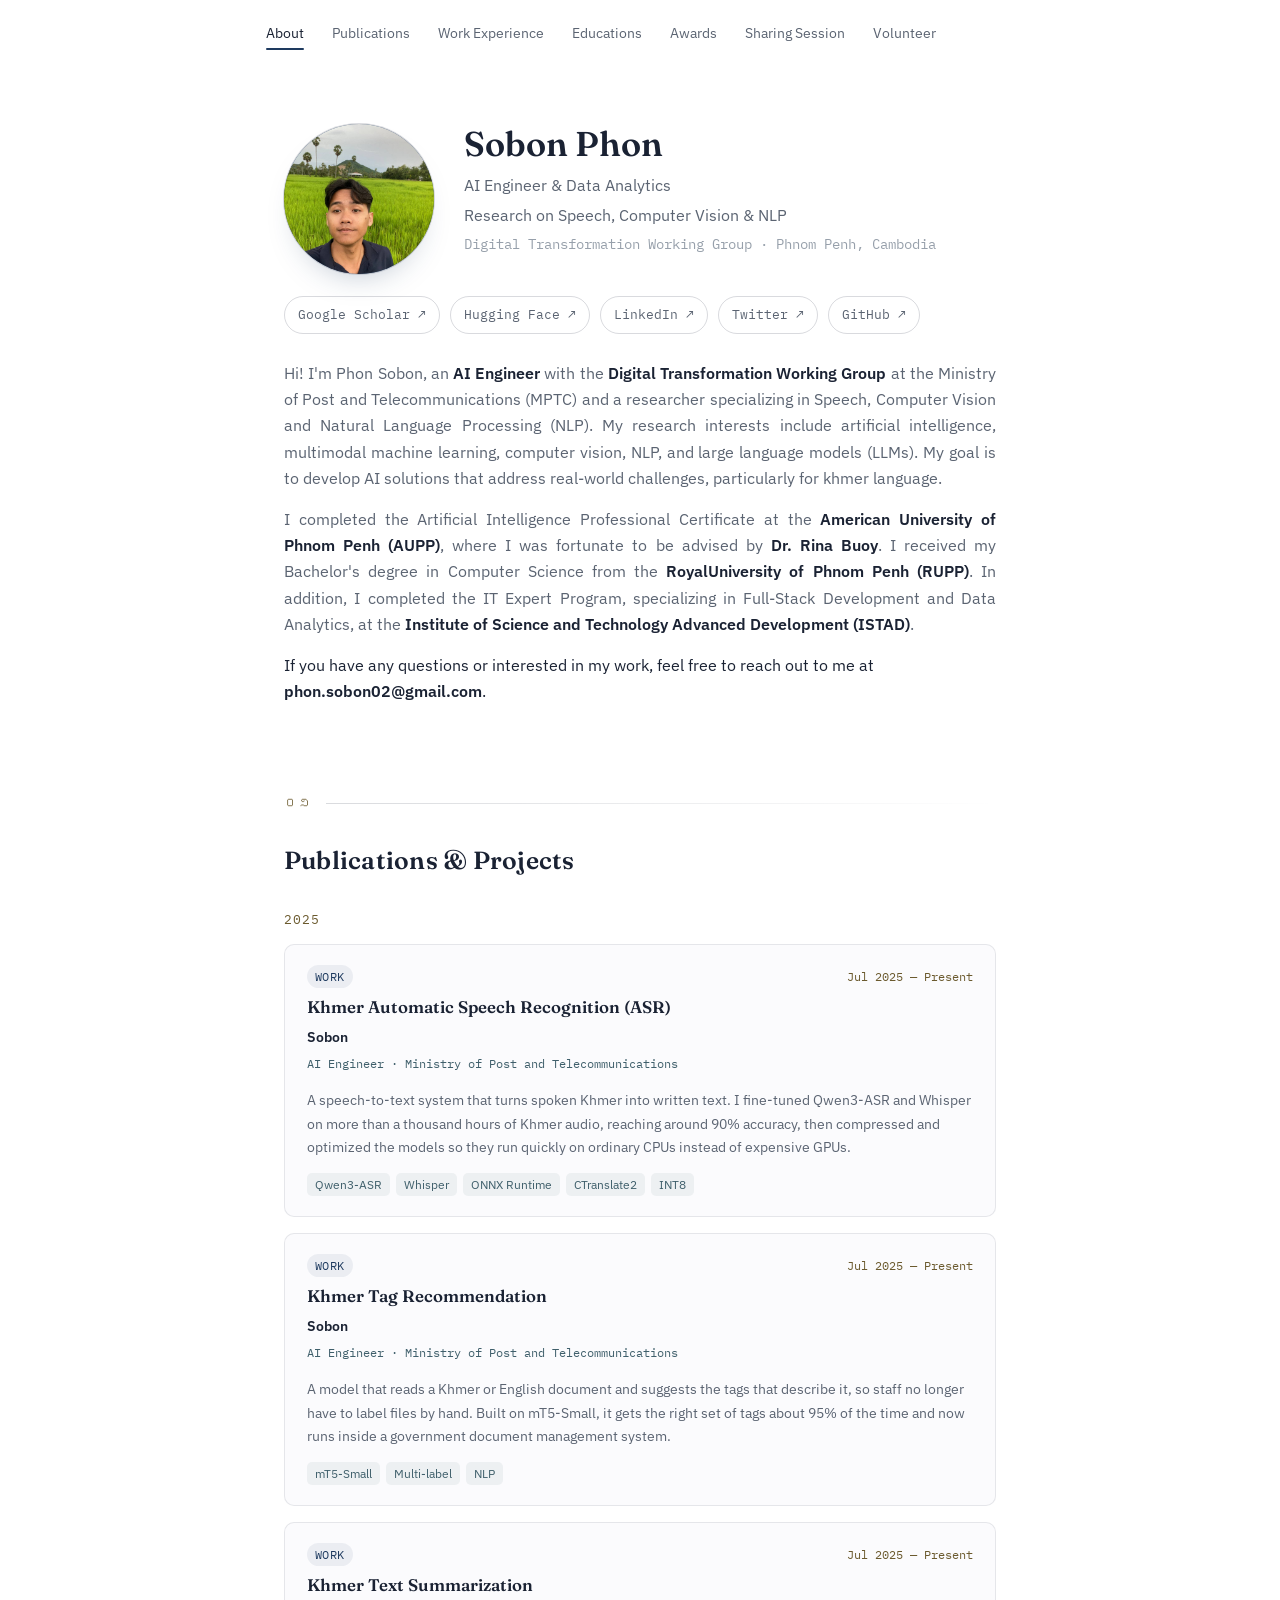
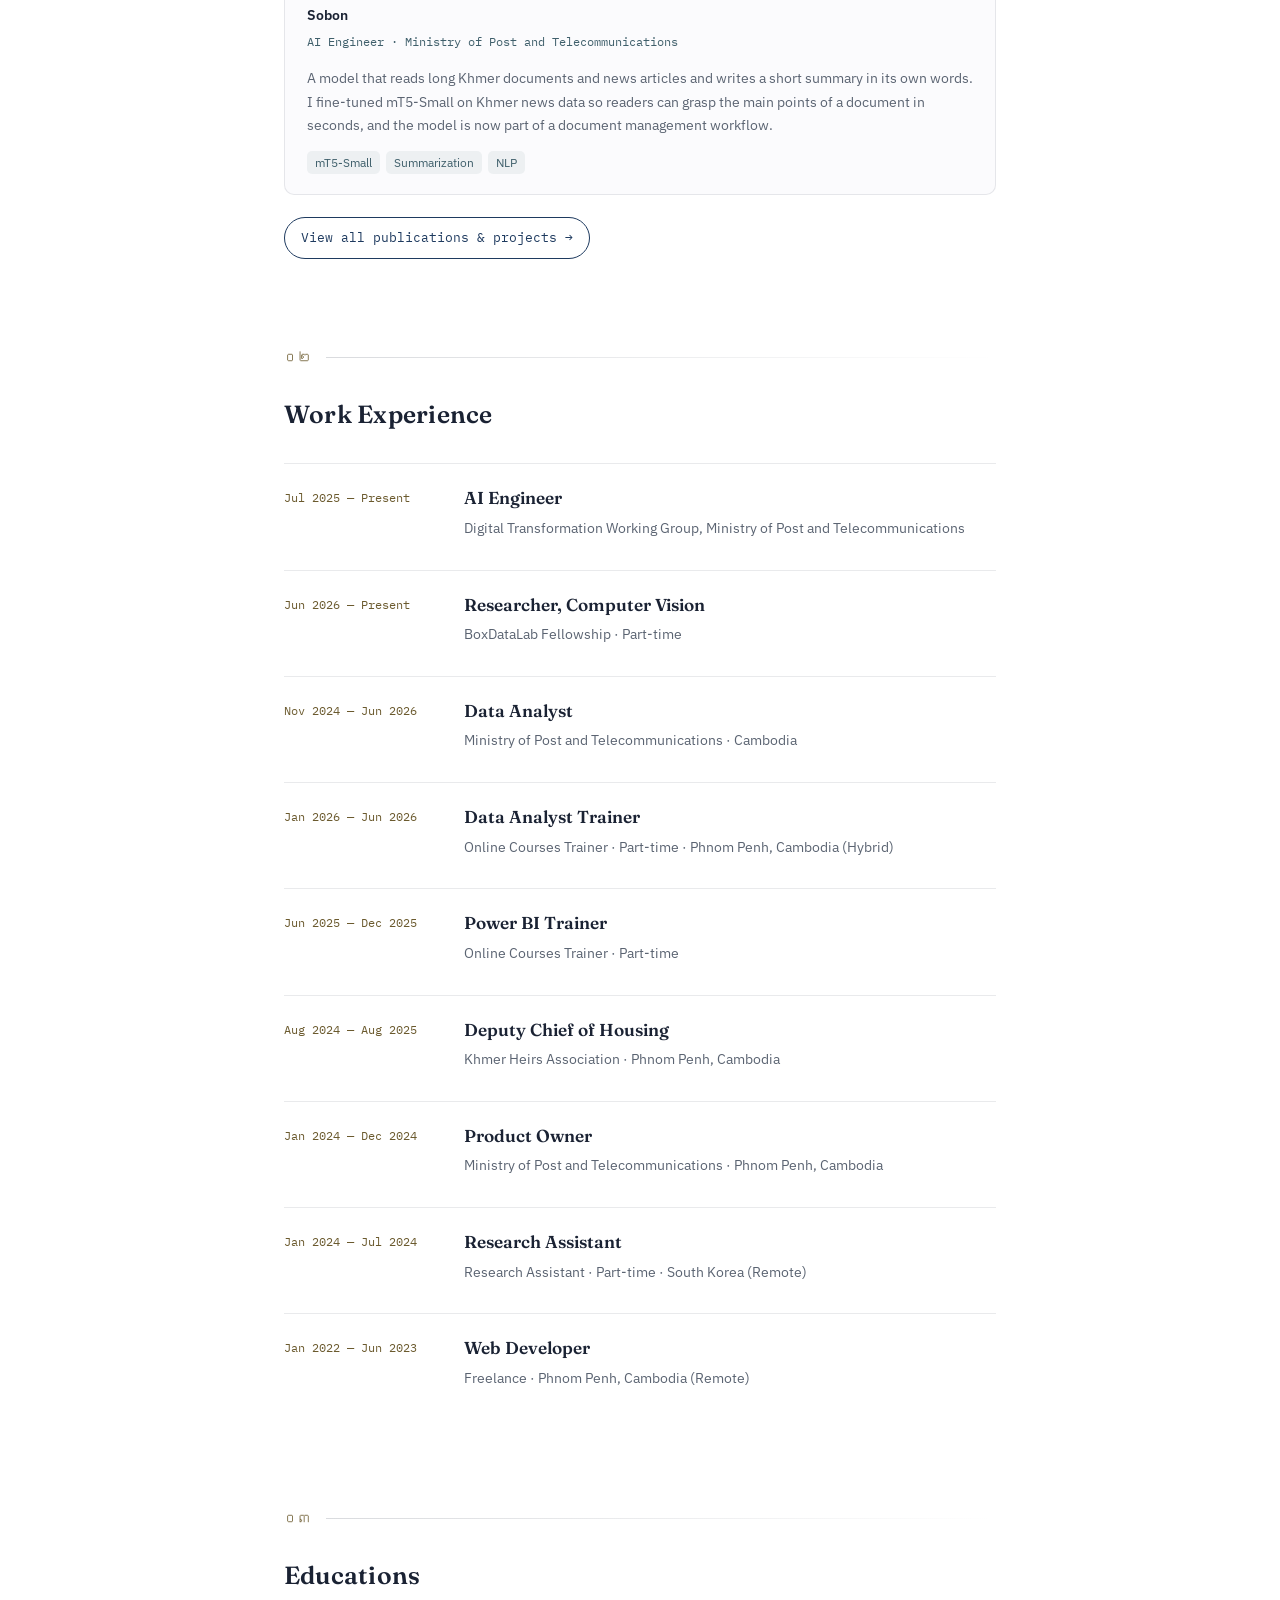
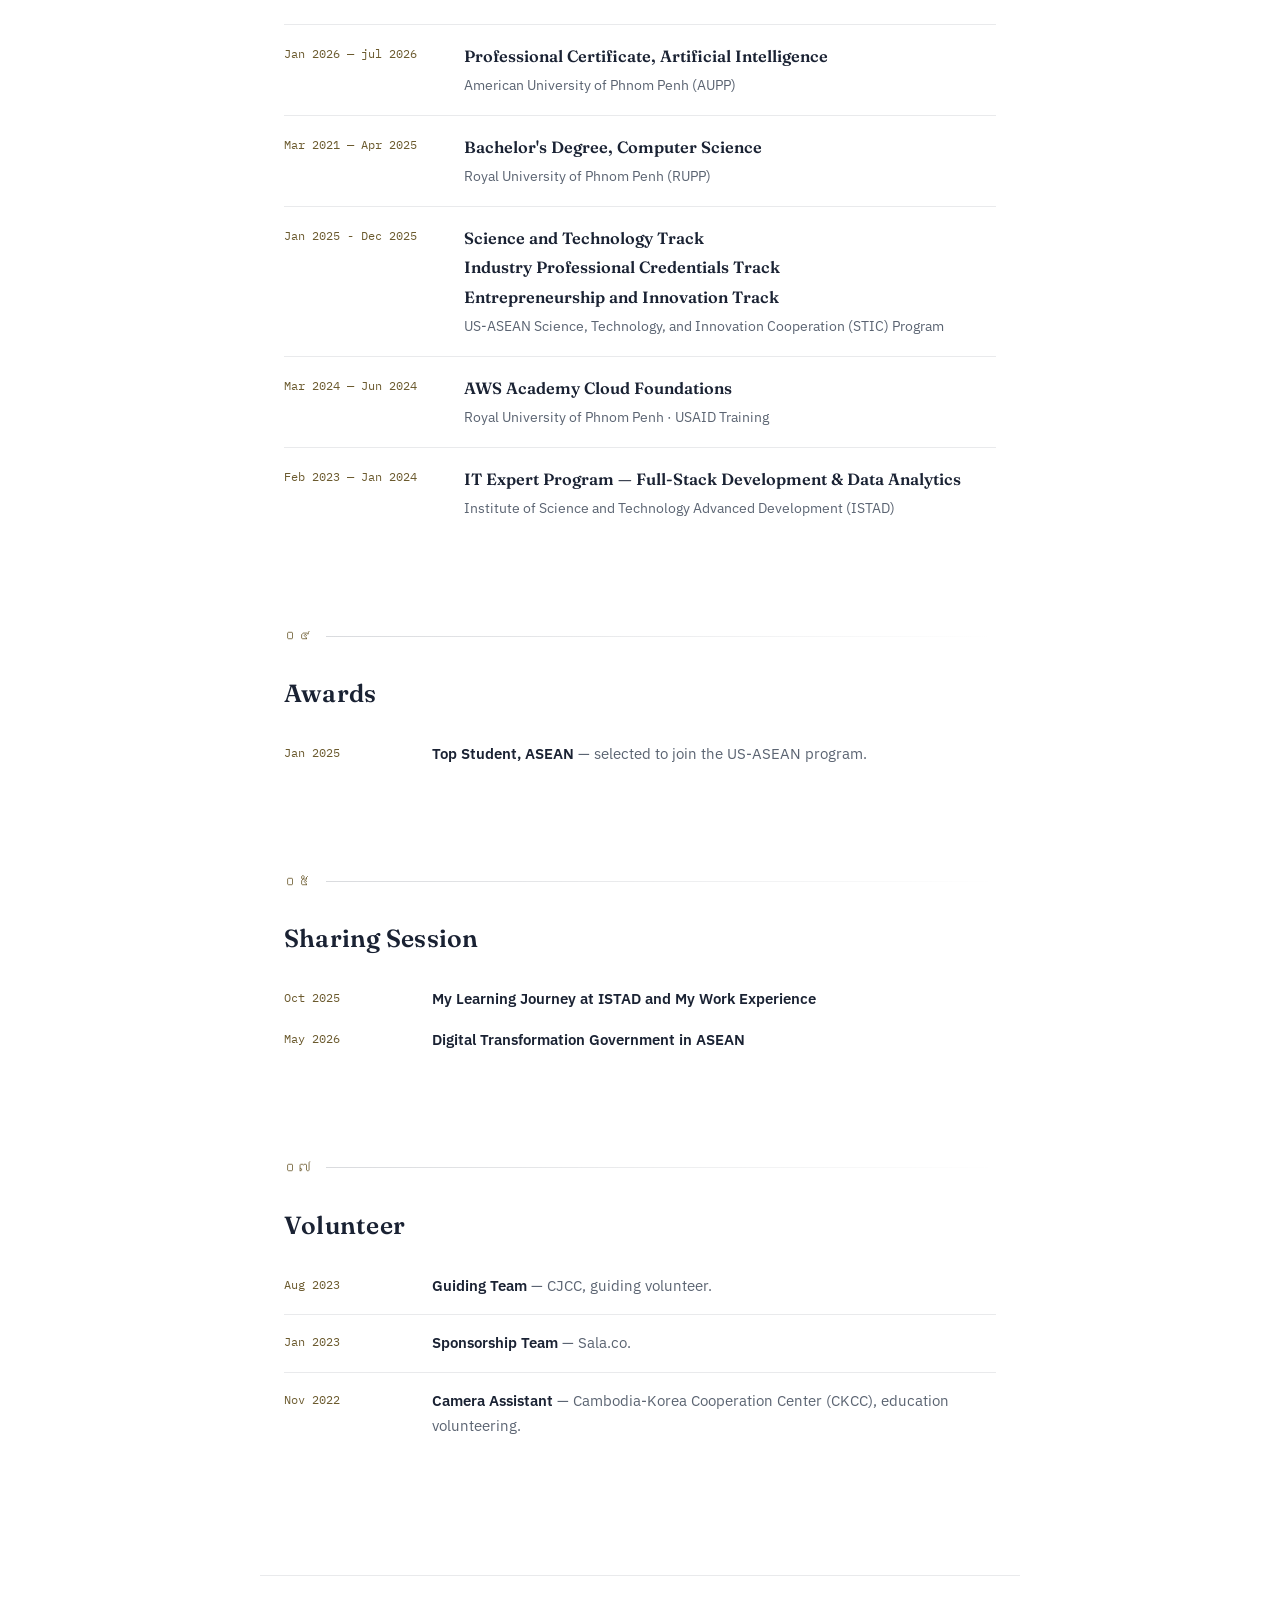
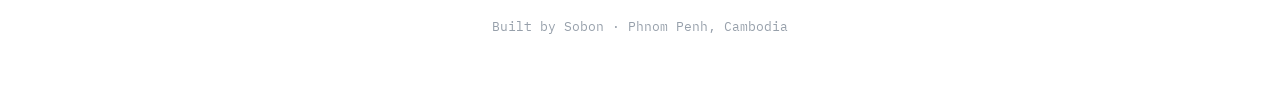
==== commit ac1ace04: "add new research" ====
--- a/index.html
+++ b/index.html
@@ -8,7 +8,7 @@
 <!-- Open Graph / social share preview -->
 <meta property="og:type" content="website">
 <meta property="og:title" content="Sobon Phon — AI Engineer & Researcher">
-<meta property="og:description" content="AI/NLP engineer building Khmer language technology for Cambodia's Digital Transformation Working Group. Researcher in Computer Vision and NLP.">
+<meta property="og:description" content="AI/NLP engineer building Khmer language technology for Cambodia's Digital Transformation Working Group. Research on Speech, Computer Vision and NLP.">
 <meta property="og:image" content="https://phonsobon.github.io/assets/3.jpg">
 <meta property="og:url" content="https://phonsobon.github.io/">
 <meta property="og:site_name" content="Sobon Phon">
@@ -16,7 +16,7 @@
 <!-- Twitter Card -->
 <meta name="twitter:card" content="summary_large_image">
 <meta name="twitter:title" content="Sobon Phon — AI Engineer & Researcher">
-<meta name="twitter:description" content="AI/NLP engineer building Khmer language technology for Cambodia's Digital Transformation Working Group. Researcher in Computer Vision and NLP.">
+<meta name="twitter:description" content="AI/NLP engineer building Khmer language technology for Cambodia's Digital Transformation Working Group. Research on Speech, Computer Vision and NLP.">
 <meta name="twitter:image" content="https://phonsobon.github.io/assets/3.jpg">
 <meta name="twitter:site" content="@sobonphon">
 
@@ -56,7 +56,7 @@
       <div class="hero-text">
         <h1>Sobon Phon</h1>
         <div class="role">AI Engineer & Data Analytics</div>
-        <div class="role">Researcher Computer Vision & NLP</div>
+        <div class="role">Research on Speech, Computer Vision &amp; NLP</div>
         <div class="loc">Digital Transformation Working Group · Phnom Penh, Cambodia</div>
       </div>
     </div>
@@ -69,7 +69,7 @@
     </div>
 
     <div class="bio">
-      <p>Hi! I'm Phon Sobon, an <strong>AI Engineer</strong> with the <strong>Digital Transformation Working Group</strong> at the Ministry of Post and Telecommunications (MPTC) and a researcher specializing in Computer Vision and Natural Language Processing (NLP). My research interests include artificial intelligence, multimodal machine learning, computer vision, NLP, and large language models (LLMs). My goal is to develop AI solutions that address real-world challenges, particularly for khmer language.</p>
+      <p>Hi! I'm Phon Sobon, an <strong>AI Engineer</strong> with the <strong>Digital Transformation Working Group</strong> at the Ministry of Post and Telecommunications (MPTC) and a researcher specializing in Speech, Computer Vision and Natural Language Processing (NLP). My research interests include artificial intelligence, multimodal machine learning, computer vision, NLP, and large language models (LLMs). My goal is to develop AI solutions that address real-world challenges, particularly for khmer language.</p>
       <p>I completed the Artificial Intelligence Professional Certificate at the <strong>American University of Phnom Penh  (AUPP)</strong>, where I was fortunate to be advised by<a href="https://www.rinabuoy.com/" target="_blank" rel="noopener"><strong class="dr"> Dr. Rina Buoy</strong></a>. I received my Bachelor's degree in Computer Science from the <strong>RoyalUniversity of Phnom Penh (RUPP)</strong>. In addition, I completed the IT Expert Program, specializing in Full-Stack Development and Data Analytics, at the <strong>Institute of Science and Technology Advanced Development (ISTAD)</strong>.</p>
       <p></p>If you have any questions or interested in my work, feel free to reach out to me at <strong>phon.sobon02@gmail.com</strong>.</p>
     </div>
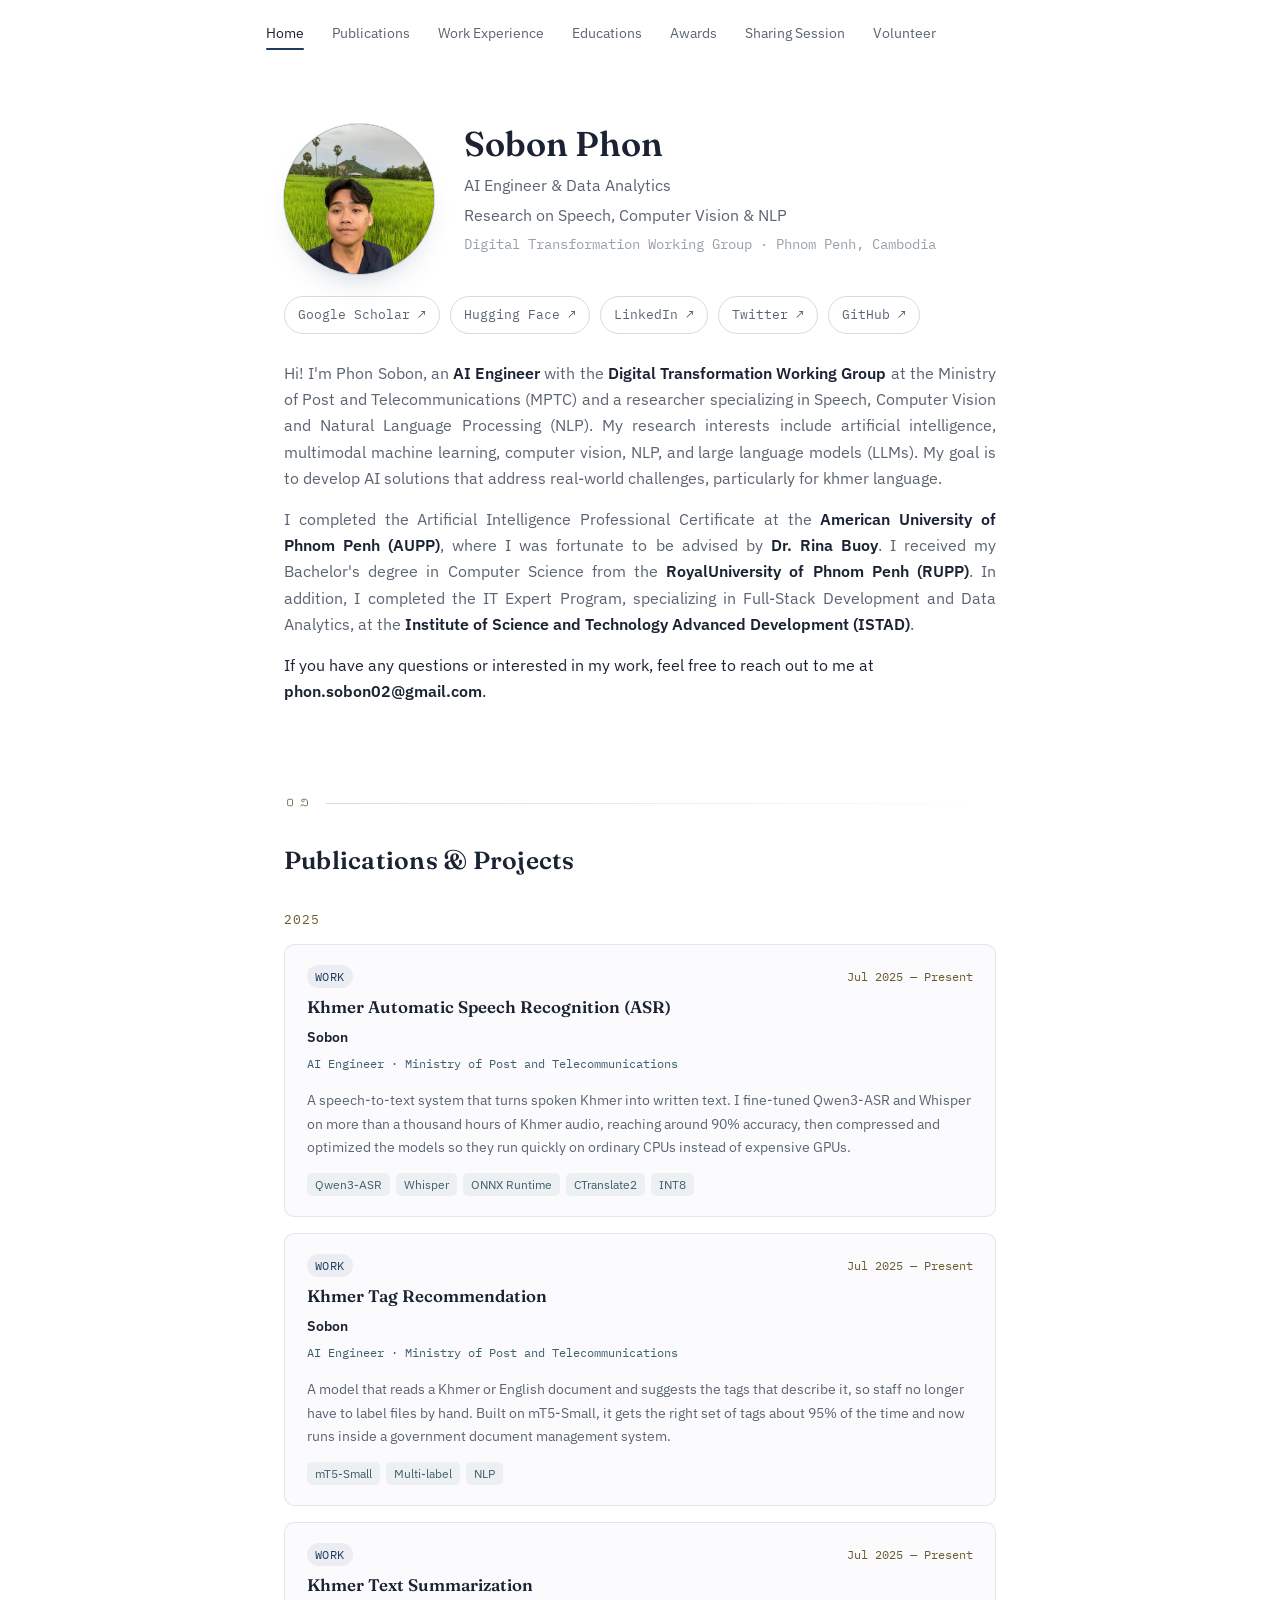
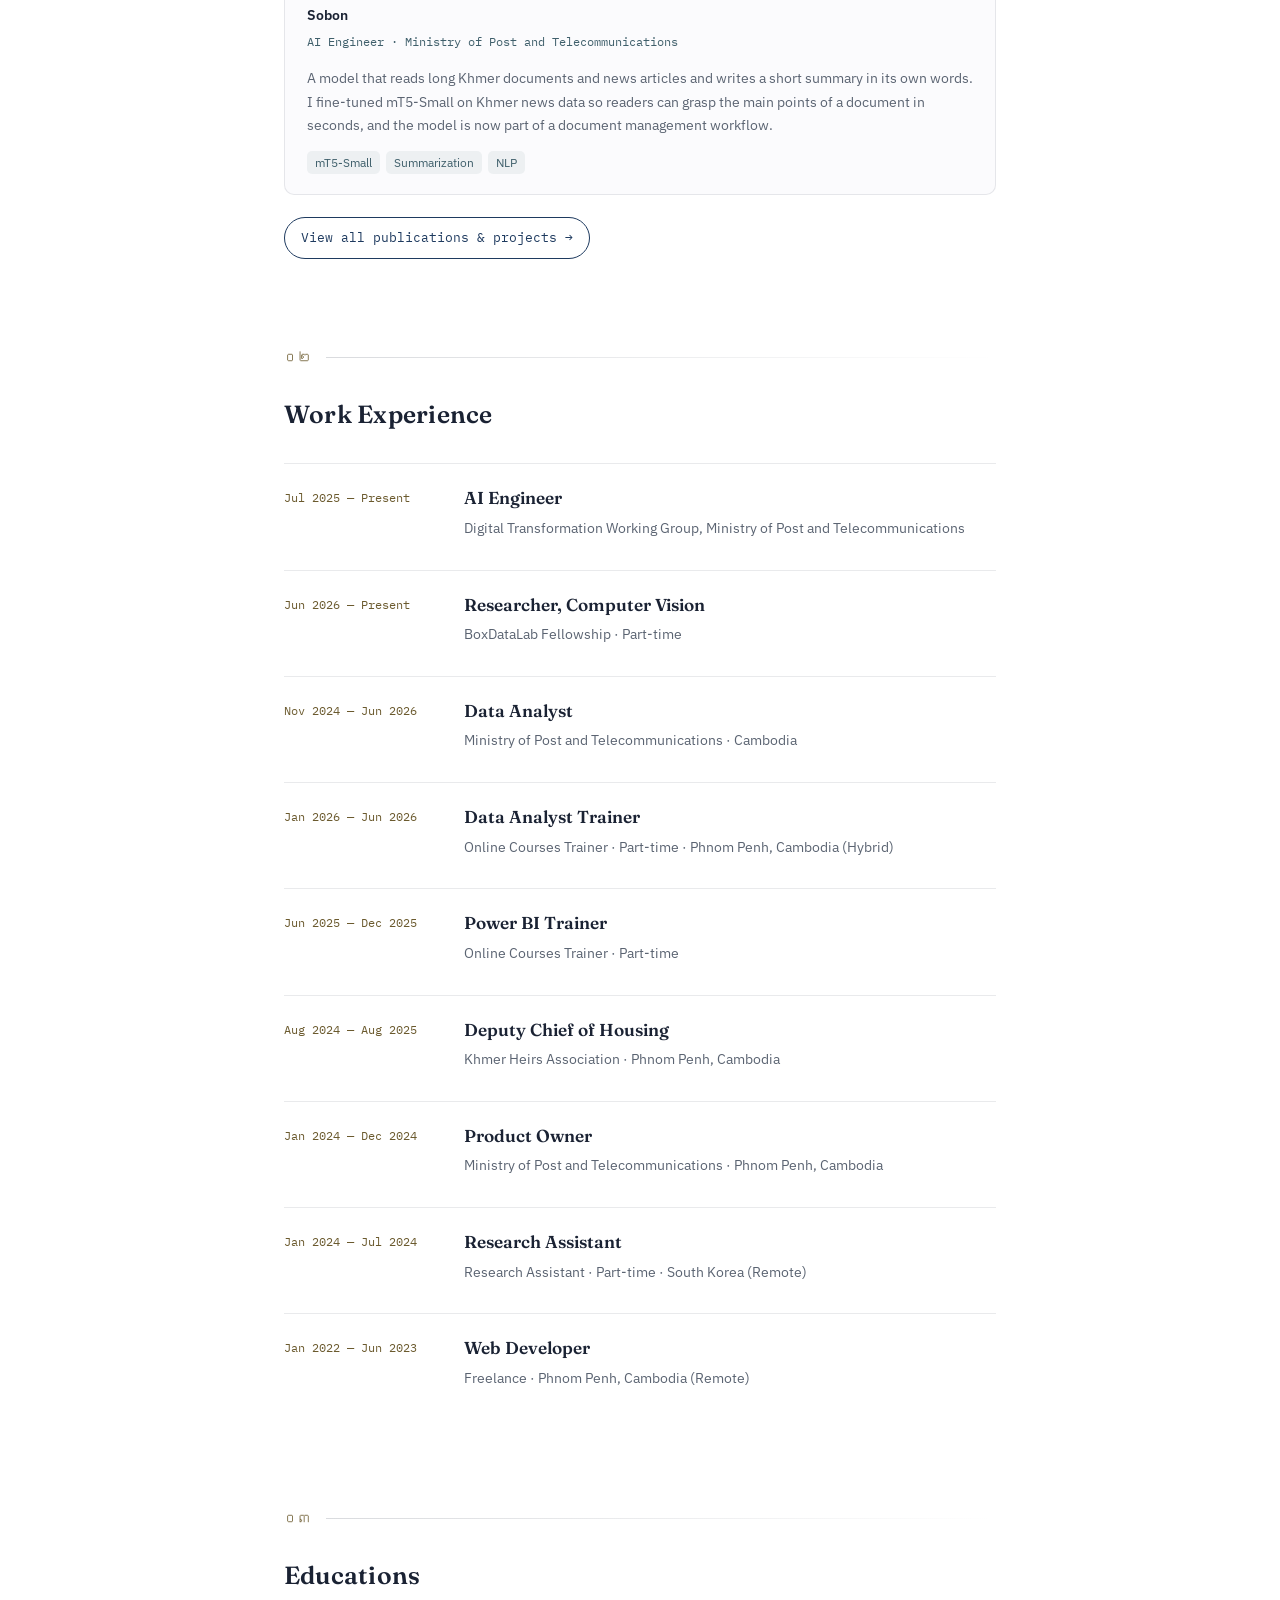
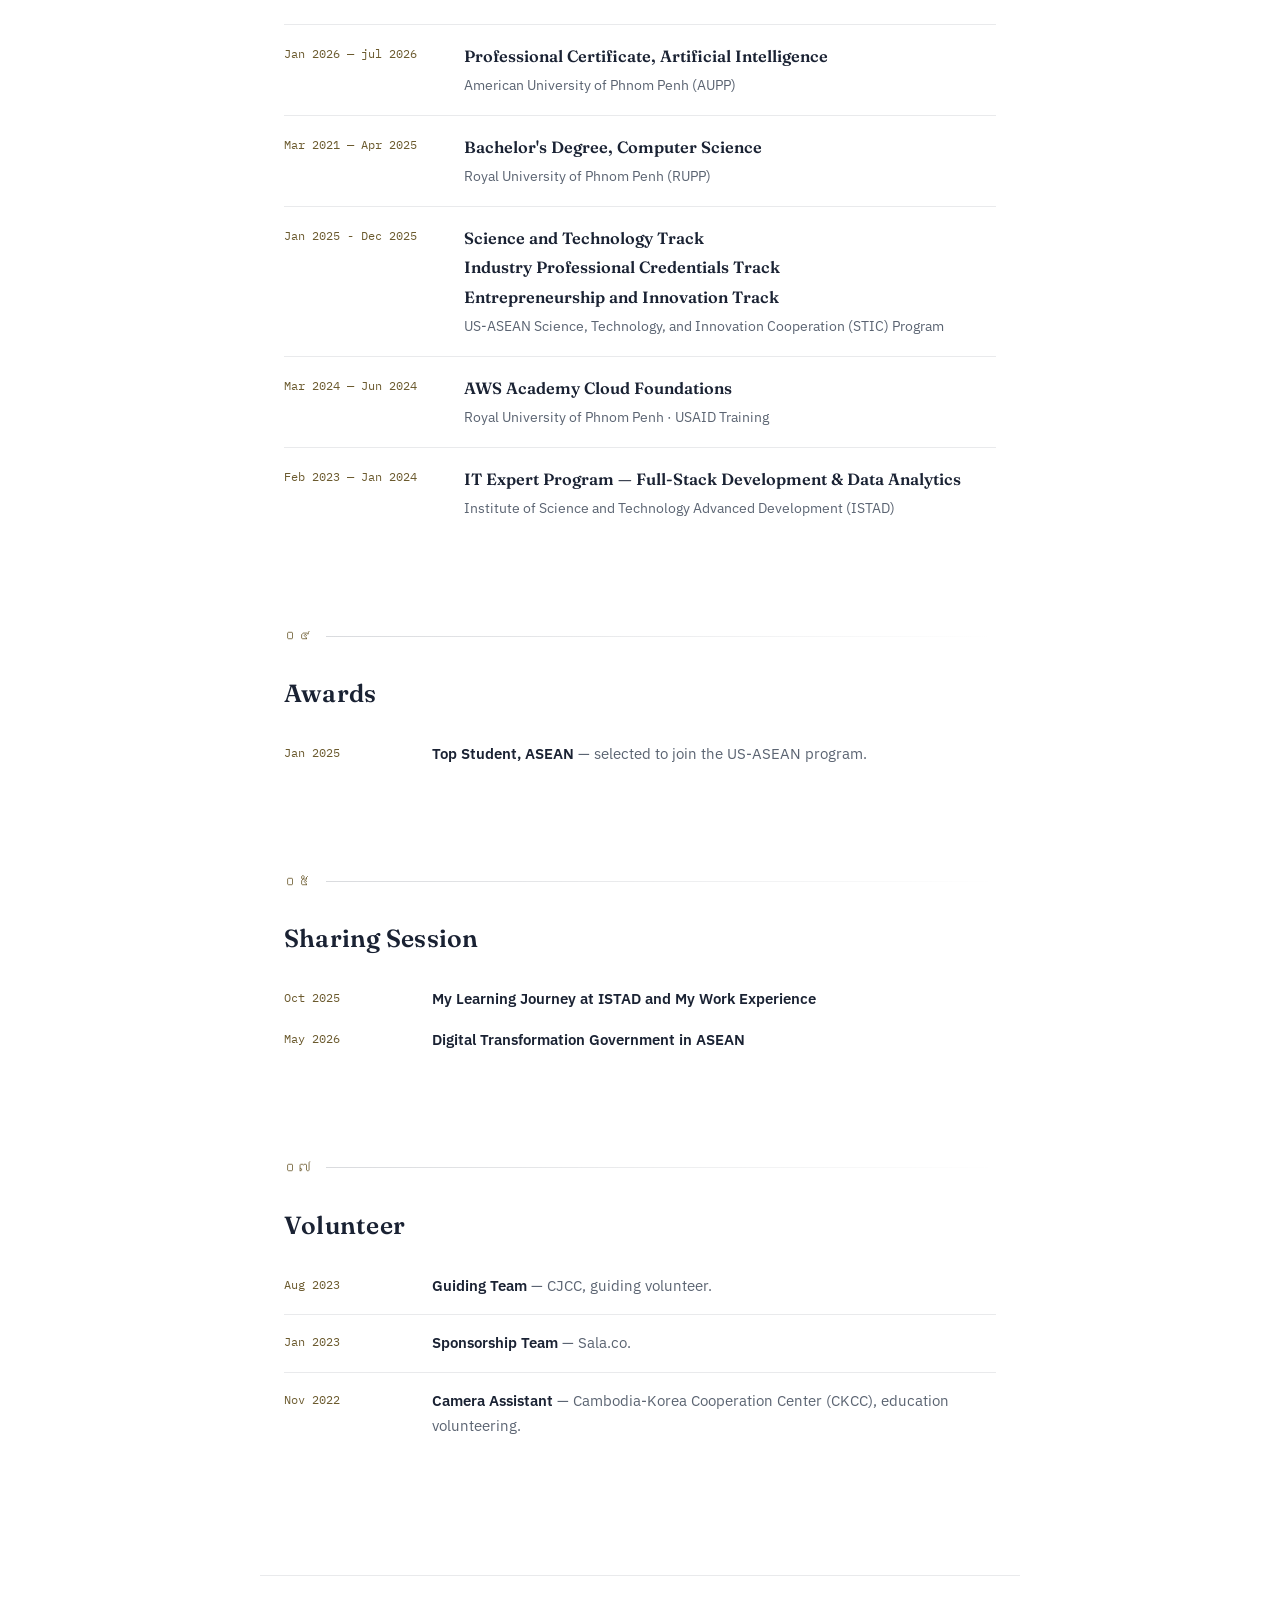
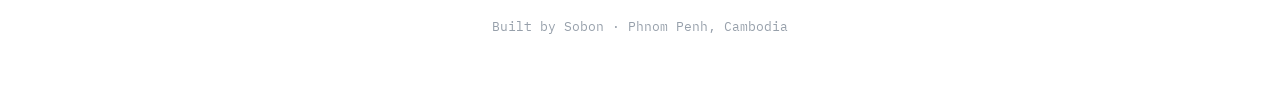
==== commit f5dfbce7: "Change UI" ====
--- a/index.html
+++ b/index.html
@@ -34,7 +34,7 @@
       <svg width="18" height="18" viewBox="0 0 18 18" fill="none"><path d="M2 4H16M2 9H16M2 14H16" stroke="currentColor" stroke-width="1.6" stroke-linecap="round"/></svg>
     </button>
     <nav class="links" id="navLinks">
-      <a href="#about">About</a>
+      <a href="#about">Home</a>
       <a href="#publications">Publications</a>
       <a href="#experience">Work Experience</a>
       <a href="#education">Educations</a>
--- a/style.css
+++ b/style.css
@@ -482,19 +482,43 @@
   .back-link:hover{ color: var(--accent); }
   .page-intro{ color: var(--ink-dim); margin: 10px 0 22px; }
 
-  .filters{ display:flex; flex-wrap:wrap; gap:8px; margin-bottom: 30px; }
+  .filters{
+    display:flex;
+    flex-wrap:wrap;
+    gap:10px;
+    margin-bottom: 30px;
+    padding-bottom: 22px;
+    border-bottom: 1px solid var(--line);
+  }
   .filters button{
-    font-family:"IBM Plex Mono", monospace;
-    font-size: 0.78rem;
-    padding: 7px 13px;
+    display:inline-flex;
+    align-items:center;
+    gap: 8px;
+    font-family:"IBM Plex Sans", sans-serif;
+    font-size: 0.86rem;
+    font-weight: 500;
+    line-height: 1;
+    padding: 7px 7px 7px 14px;
     border: 1px solid var(--line-strong);
     border-radius: 100px;
-    background: none;
+    background: var(--bg);
     color: var(--ink-dim);
     cursor: pointer;
     transition: all .2s ease;
   }
-  .filters button span{ color: var(--ink-faint); margin-left: 2px; }
+  .filters .f-count{
+    display:inline-flex;
+    align-items:center;
+    justify-content:center;
+    min-width: 22px;
+    height: 22px;
+    padding: 0 6px;
+    border-radius: 100px;
+    font-family:"IBM Plex Mono", monospace;
+    font-size: 0.72rem;
+    background: var(--bg-elevated);
+    color: var(--ink-dim);
+  }
   .filters button:hover{ border-color: var(--accent); color: var(--ink); }
   .filters button[aria-pressed="true"]{ background: var(--accent); border-color: var(--accent); color: #ffffff; }
-  .filters button[aria-pressed="true"] span{ color: rgba(255,255,255,0.7); }
+  .filters button[aria-pressed="true"] .f-count{ background: rgba(255,255,255,0.18); color: #ffffff; }
